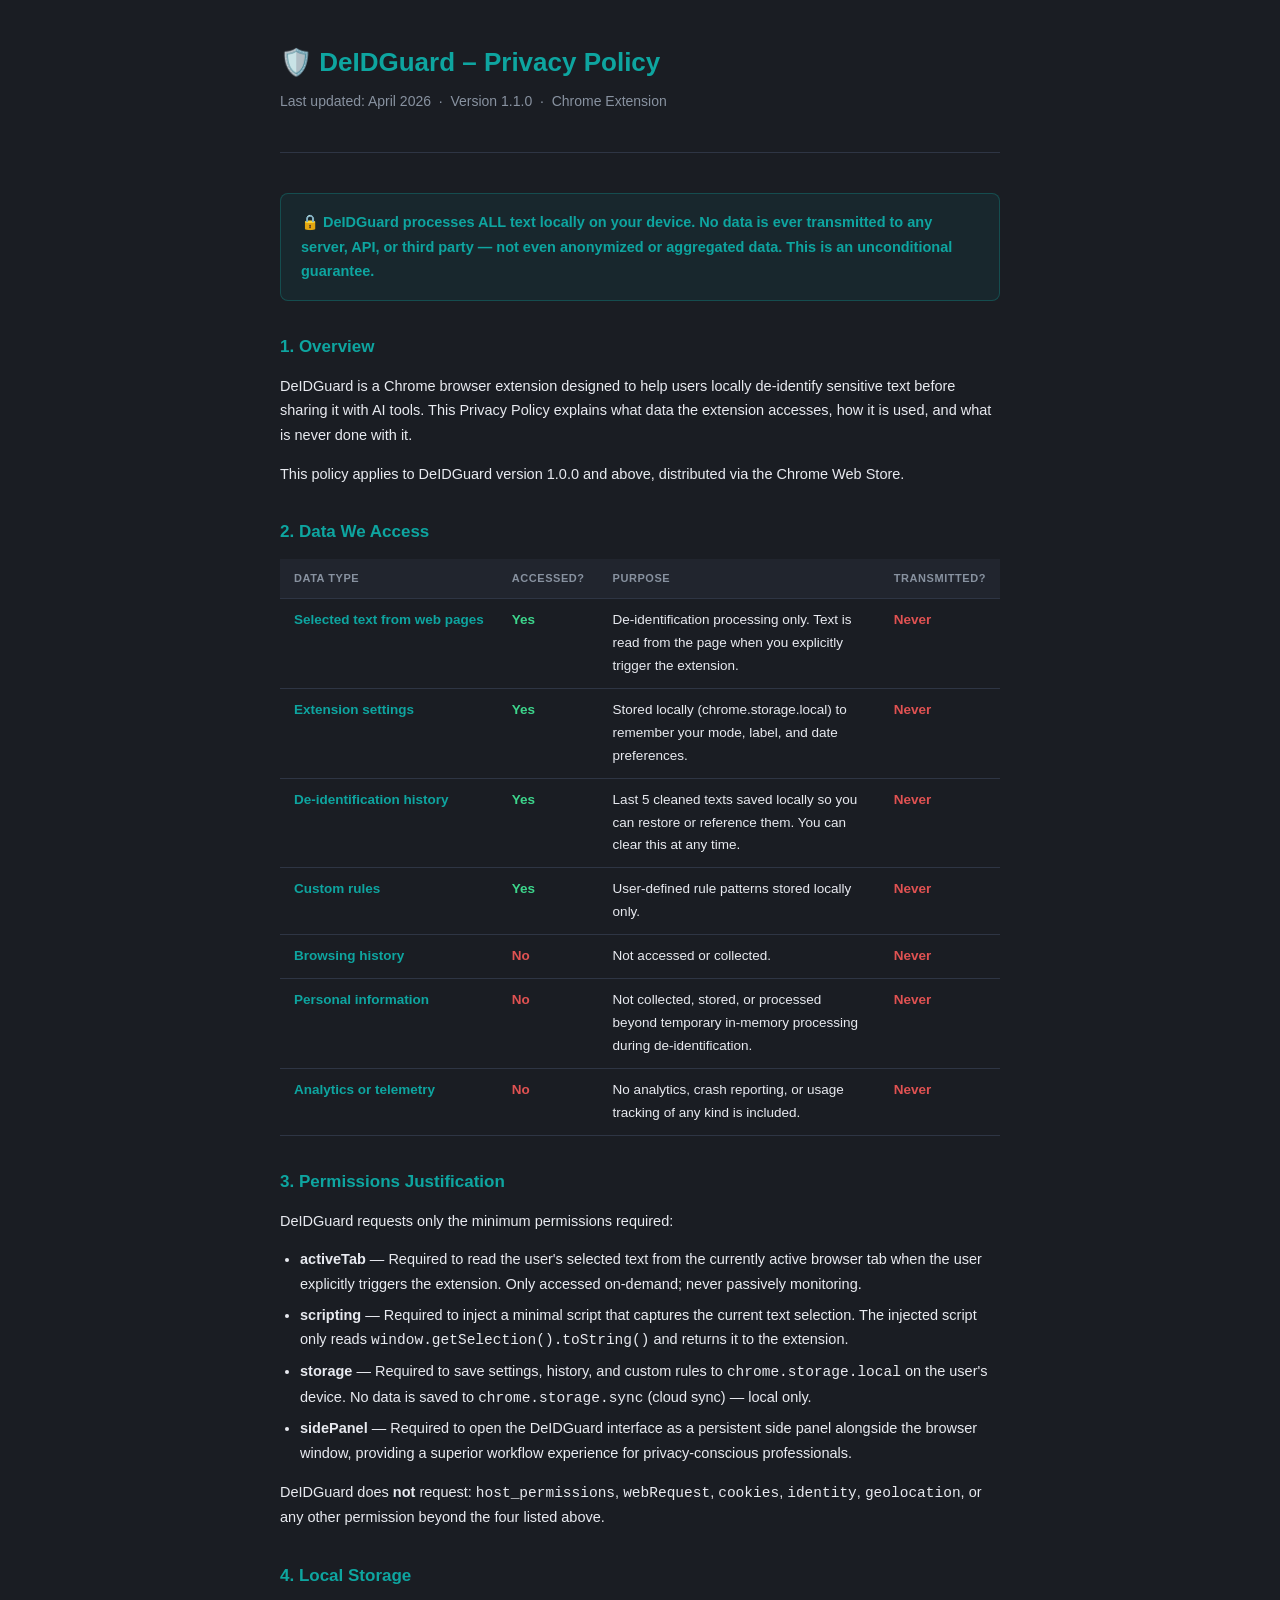
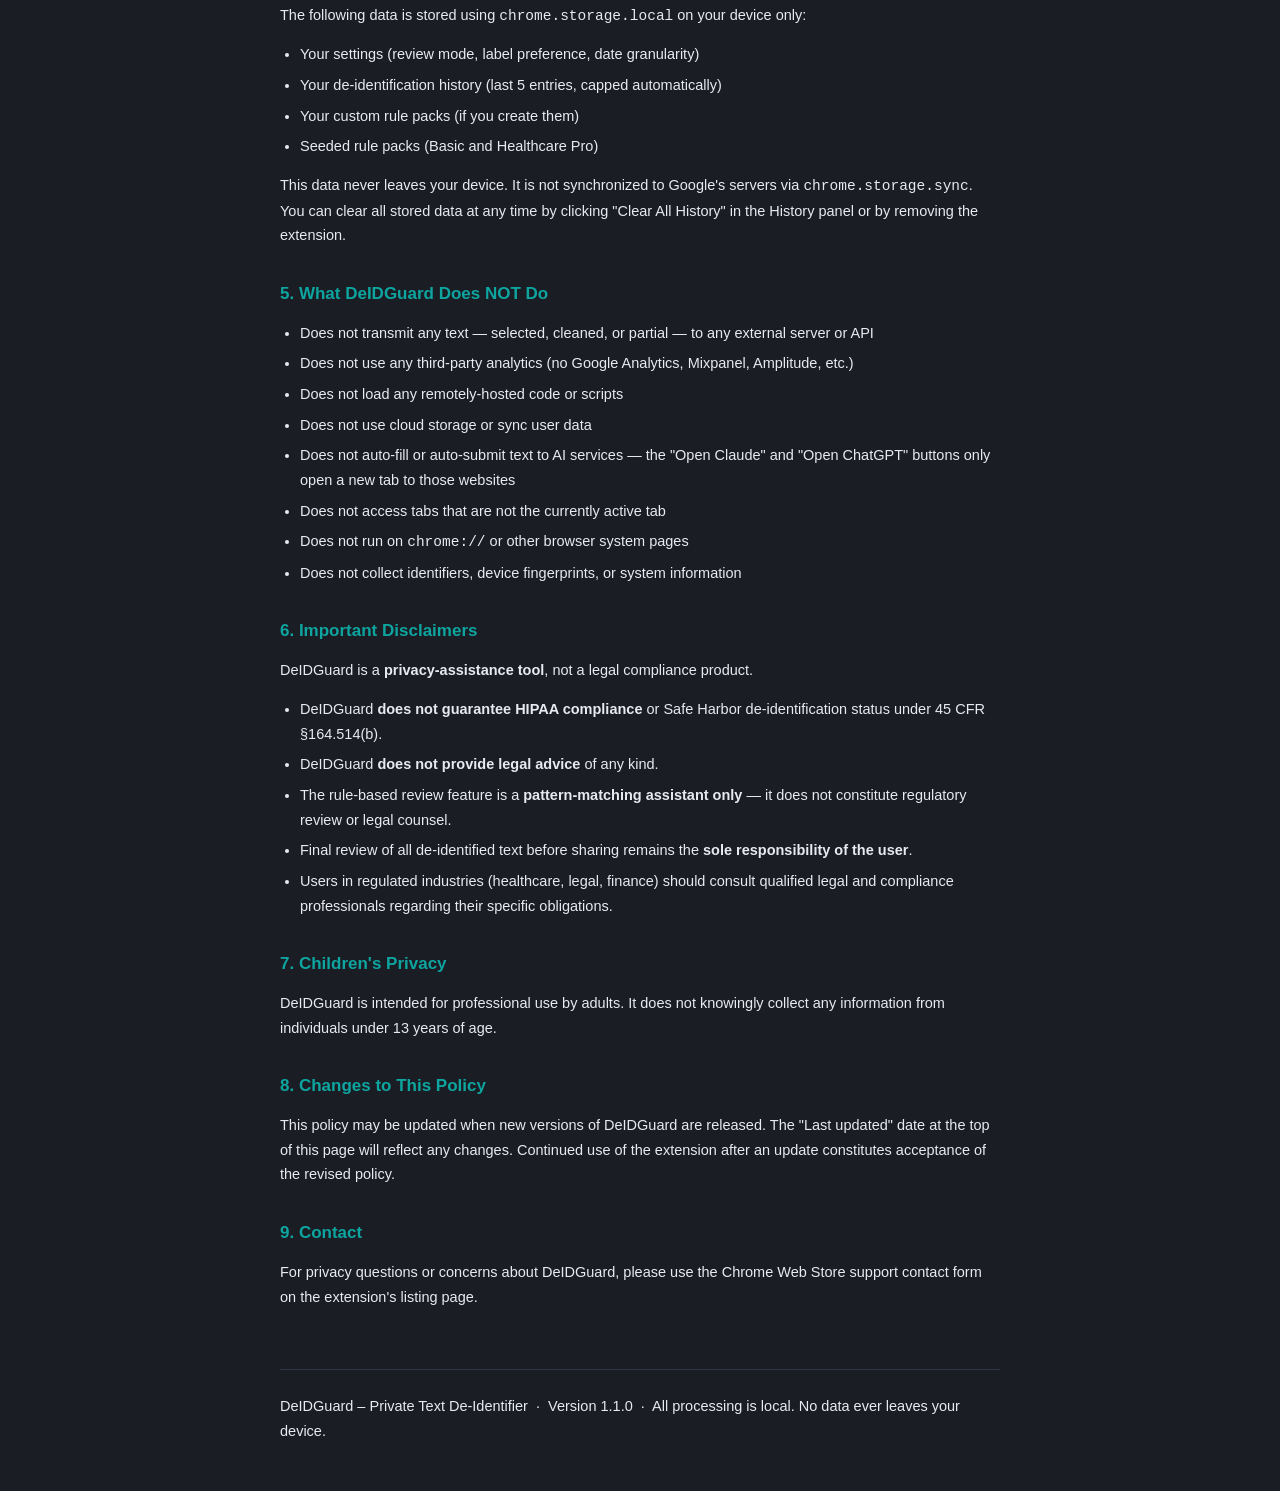
==== index.html @ ce924bd1 "Rename privacy_policyindex.html to index.html" ====
<!DOCTYPE html>
<html lang="en">
<head>
  <meta charset="UTF-8" />
  <meta name="viewport" content="width=device-width, initial-scale=1.0" />
  <title>DeIDGuard – Privacy Policy</title>
  <style>
    :root {
      --teal: #0ea5a0;
      --bg: #1a1d23;
      --text: #e8eaf0;
      --text-muted: #8892a0;
      --border: #2e3544;
    }
    * { box-sizing: border-box; margin: 0; padding: 0; }
    body {
      font-family: -apple-system, BlinkMacSystemFont, 'Segoe UI', Roboto, sans-serif;
      background: var(--bg);
      color: var(--text);
      line-height: 1.7;
      padding: 40px 20px;
    }
    .container { max-width: 720px; margin: 0 auto; }
    header { margin-bottom: 40px; border-bottom: 1px solid var(--border); padding-bottom: 24px; }
    h1 { font-size: 26px; color: var(--teal); margin-bottom: 6px; }
    .subtitle { color: var(--text-muted); font-size: 14px; }
    h2 { font-size: 17px; font-weight: 700; color: var(--teal); margin: 32px 0 12px; }
    p { margin-bottom: 14px; font-size: 14.5px; color: var(--text); }
    ul { padding-left: 20px; margin-bottom: 14px; }
    li { margin-bottom: 6px; font-size: 14.5px; }
    .highlight-box {
      background: rgba(14, 165, 160, 0.08);
      border: 1px solid rgba(14, 165, 160, 0.3);
      border-radius: 8px;
      padding: 16px 20px;
      margin: 24px 0;
    }
    .highlight-box p { margin: 0; font-weight: 600; color: var(--teal); }
    table { width: 100%; border-collapse: collapse; margin-bottom: 20px; font-size: 13.5px; }
    th { background: #21252e; color: var(--text-muted); text-align: left;
         padding: 10px 14px; font-size: 11px; text-transform: uppercase;
         letter-spacing: 0.05em; border-bottom: 1px solid var(--border); }
    td { padding: 10px 14px; border-bottom: 1px solid var(--border); vertical-align: top; }
    td:first-child { font-weight: 600; color: var(--teal); white-space: nowrap; }
    .no { color: #e05252; font-weight: 700; }
    .yes { color: #3dd68c; font-weight: 700; }
    footer { margin-top: 60px; padding-top: 24px; border-top: 1px solid var(--border);
             font-size: 12px; color: var(--text-muted); }
    a { color: var(--teal); text-decoration: none; }
    a:hover { text-decoration: underline; }
  </style>
</head>
<body>
<div class="container">

  <header>
    <h1>🛡️ DeIDGuard – Privacy Policy</h1>
    <p class="subtitle">Last updated: April 2026 &nbsp;·&nbsp; Version 1.1.0 &nbsp;·&nbsp; Chrome Extension</p>
  </header>

  <div class="highlight-box">
    <p>🔒 DeIDGuard processes ALL text locally on your device. No data is ever transmitted to any server, API, or third party — not even anonymized or aggregated data. This is an unconditional guarantee.</p>
  </div>

  <h2>1. Overview</h2>
  <p>DeIDGuard is a Chrome browser extension designed to help users locally de-identify sensitive text before sharing it with AI tools. This Privacy Policy explains what data the extension accesses, how it is used, and what is never done with it.</p>
  <p>This policy applies to DeIDGuard version 1.0.0 and above, distributed via the Chrome Web Store.</p>

  <h2>2. Data We Access</h2>
  <table>
    <thead>
      <tr><th>Data Type</th><th>Accessed?</th><th>Purpose</th><th>Transmitted?</th></tr>
    </thead>
    <tbody>
      <tr>
        <td>Selected text from web pages</td>
        <td class="yes">Yes</td>
        <td>De-identification processing only. Text is read from the page when you explicitly trigger the extension.</td>
        <td class="no">Never</td>
      </tr>
      <tr>
        <td>Extension settings</td>
        <td class="yes">Yes</td>
        <td>Stored locally (chrome.storage.local) to remember your mode, label, and date preferences.</td>
        <td class="no">Never</td>
      </tr>
      <tr>
        <td>De-identification history</td>
        <td class="yes">Yes</td>
        <td>Last 5 cleaned texts saved locally so you can restore or reference them. You can clear this at any time.</td>
        <td class="no">Never</td>
      </tr>
      <tr>
        <td>Custom rules</td>
        <td class="yes">Yes</td>
        <td>User-defined rule patterns stored locally only.</td>
        <td class="no">Never</td>
      </tr>
      <tr>
        <td>Browsing history</td>
        <td class="no">No</td>
        <td>Not accessed or collected.</td>
        <td class="no">Never</td>
      </tr>
      <tr>
        <td>Personal information</td>
        <td class="no">No</td>
        <td>Not collected, stored, or processed beyond temporary in-memory processing during de-identification.</td>
        <td class="no">Never</td>
      </tr>
      <tr>
        <td>Analytics or telemetry</td>
        <td class="no">No</td>
        <td>No analytics, crash reporting, or usage tracking of any kind is included.</td>
        <td class="no">Never</td>
      </tr>
    </tbody>
  </table>

  <h2>3. Permissions Justification</h2>
  <p>DeIDGuard requests only the minimum permissions required:</p>
  <ul>
    <li><strong>activeTab</strong> — Required to read the user's selected text from the currently active browser tab when the user explicitly triggers the extension. Only accessed on-demand; never passively monitoring.</li>
    <li><strong>scripting</strong> — Required to inject a minimal script that captures the current text selection. The injected script only reads <code>window.getSelection().toString()</code> and returns it to the extension.</li>
    <li><strong>storage</strong> — Required to save settings, history, and custom rules to <code>chrome.storage.local</code> on the user's device. No data is saved to <code>chrome.storage.sync</code> (cloud sync) — local only.</li>
    <li><strong>sidePanel</strong> — Required to open the DeIDGuard interface as a persistent side panel alongside the browser window, providing a superior workflow experience for privacy-conscious professionals.</li>
  </ul>
  <p>DeIDGuard does <strong>not</strong> request: <code>host_permissions</code>, <code>webRequest</code>, <code>cookies</code>, <code>identity</code>, <code>geolocation</code>, or any other permission beyond the four listed above.</p>

  <h2>4. Local Storage</h2>
  <p>The following data is stored using <code>chrome.storage.local</code> on your device only:</p>
  <ul>
    <li>Your settings (review mode, label preference, date granularity)</li>
    <li>Your de-identification history (last 5 entries, capped automatically)</li>
    <li>Your custom rule packs (if you create them)</li>
    <li>Seeded rule packs (Basic and Healthcare Pro)</li>
  </ul>
  <p>This data never leaves your device. It is not synchronized to Google's servers via <code>chrome.storage.sync</code>. You can clear all stored data at any time by clicking "Clear All History" in the History panel or by removing the extension.</p>

  <h2>5. What DeIDGuard Does NOT Do</h2>
  <ul>
    <li>Does not transmit any text — selected, cleaned, or partial — to any external server or API</li>
    <li>Does not use any third-party analytics (no Google Analytics, Mixpanel, Amplitude, etc.)</li>
    <li>Does not load any remotely-hosted code or scripts</li>
    <li>Does not use cloud storage or sync user data</li>
    <li>Does not auto-fill or auto-submit text to AI services — the "Open Claude" and "Open ChatGPT" buttons only open a new tab to those websites</li>
    <li>Does not access tabs that are not the currently active tab</li>
    <li>Does not run on <code>chrome://</code> or other browser system pages</li>
    <li>Does not collect identifiers, device fingerprints, or system information</li>
  </ul>

  <h2>6. Important Disclaimers</h2>
  <p>DeIDGuard is a <strong>privacy-assistance tool</strong>, not a legal compliance product.</p>
  <ul>
    <li>DeIDGuard <strong>does not guarantee HIPAA compliance</strong> or Safe Harbor de-identification status under 45 CFR §164.514(b).</li>
    <li>DeIDGuard <strong>does not provide legal advice</strong> of any kind.</li>
    <li>The rule-based review feature is a <strong>pattern-matching assistant only</strong> — it does not constitute regulatory review or legal counsel.</li>
    <li>Final review of all de-identified text before sharing remains the <strong>sole responsibility of the user</strong>.</li>
    <li>Users in regulated industries (healthcare, legal, finance) should consult qualified legal and compliance professionals regarding their specific obligations.</li>
  </ul>

  <h2>7. Children's Privacy</h2>
  <p>DeIDGuard is intended for professional use by adults. It does not knowingly collect any information from individuals under 13 years of age.</p>

  <h2>8. Changes to This Policy</h2>
  <p>This policy may be updated when new versions of DeIDGuard are released. The "Last updated" date at the top of this page will reflect any changes. Continued use of the extension after an update constitutes acceptance of the revised policy.</p>

  <h2>9. Contact</h2>
  <p>For privacy questions or concerns about DeIDGuard, please use the Chrome Web Store support contact form on the extension's listing page.</p>

  <footer>
    <p>DeIDGuard – Private Text De-Identifier &nbsp;·&nbsp; Version 1.1.0 &nbsp;·&nbsp; All processing is local. No data ever leaves your device.</p>
  </footer>

</div>
</body>
</html>
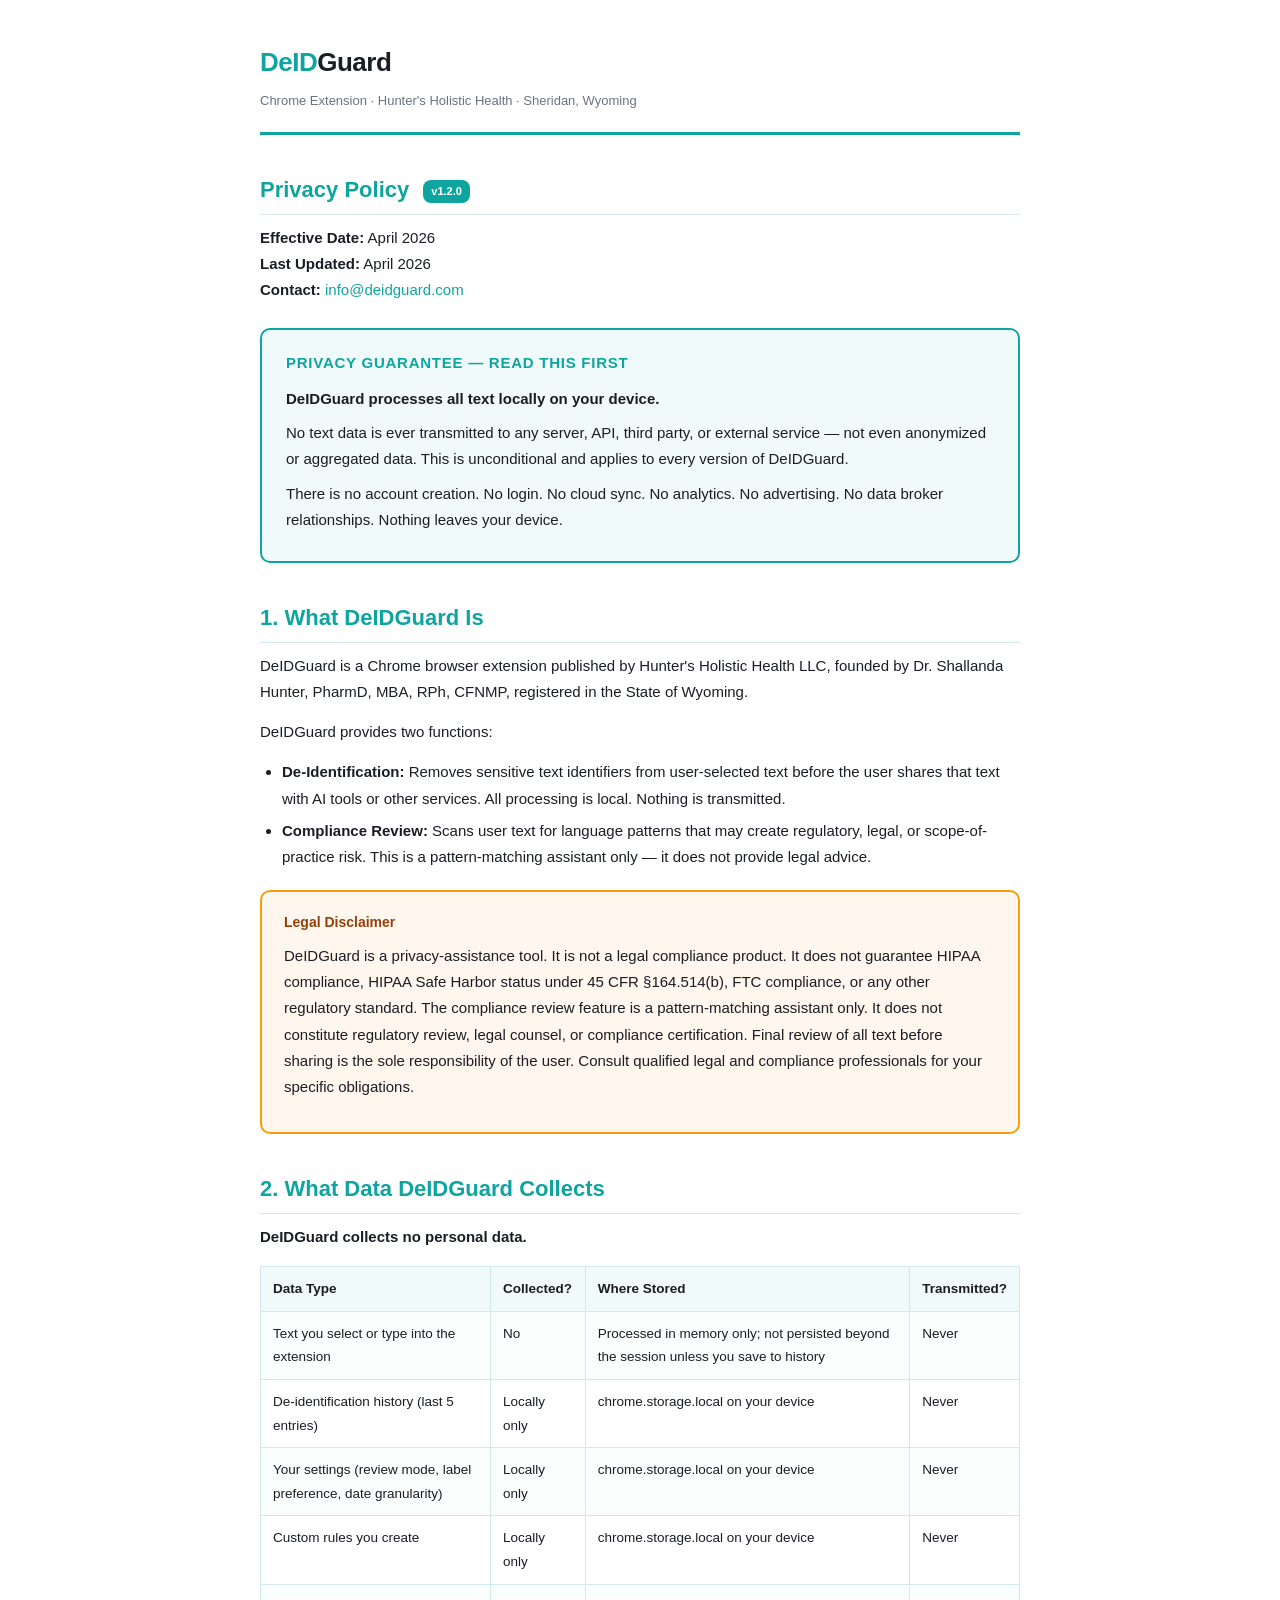
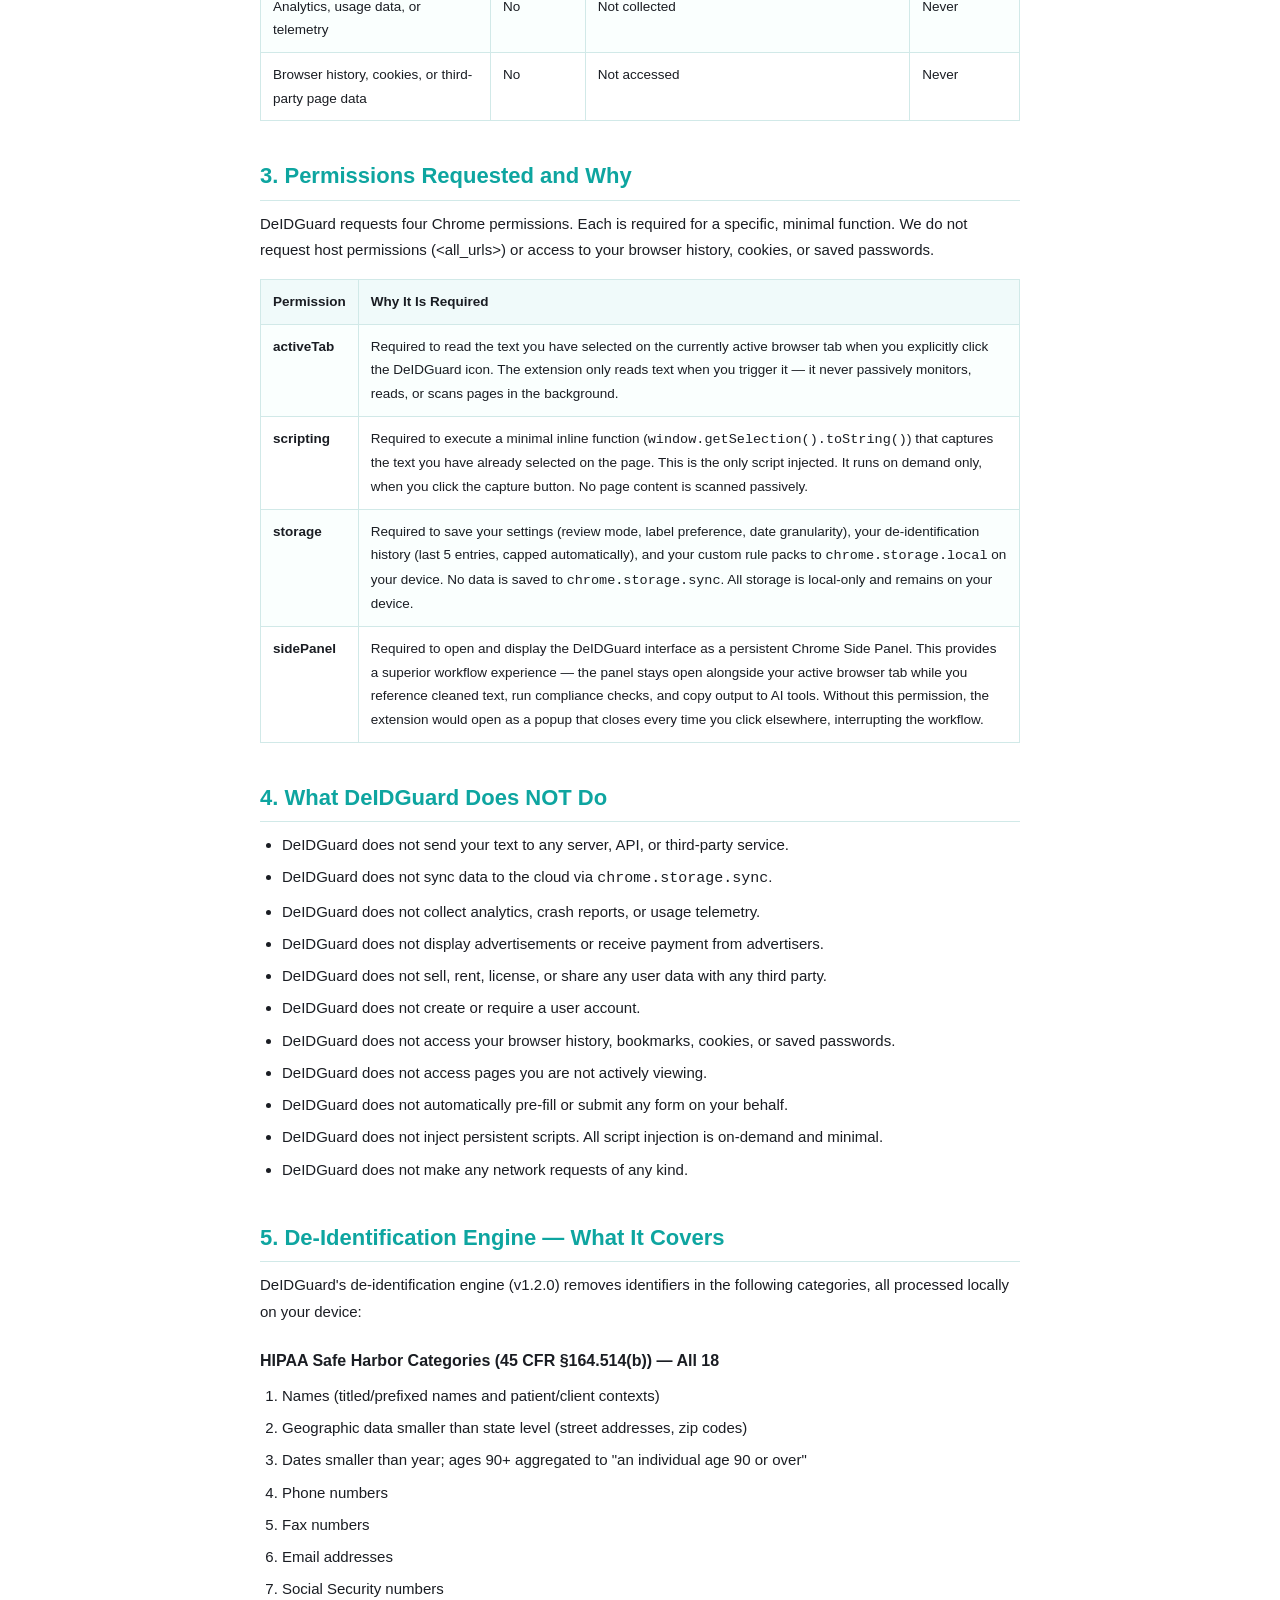
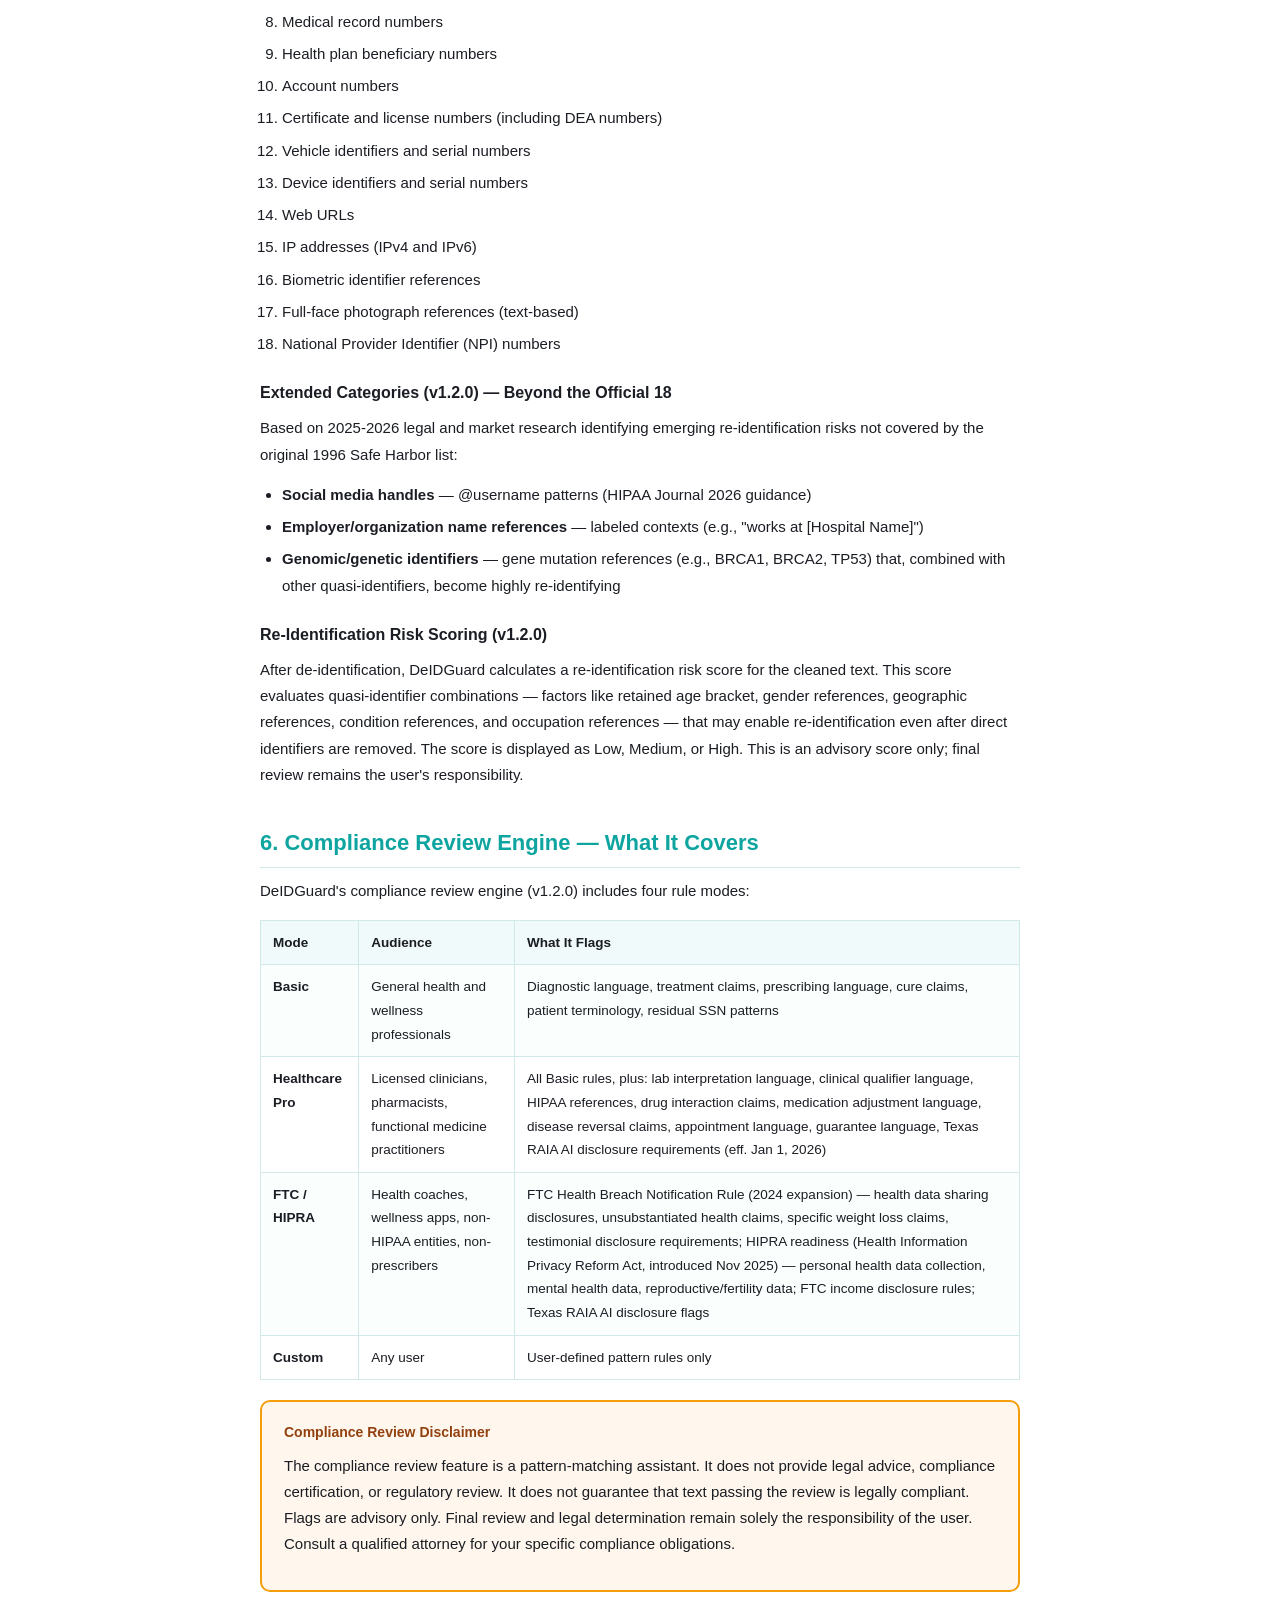
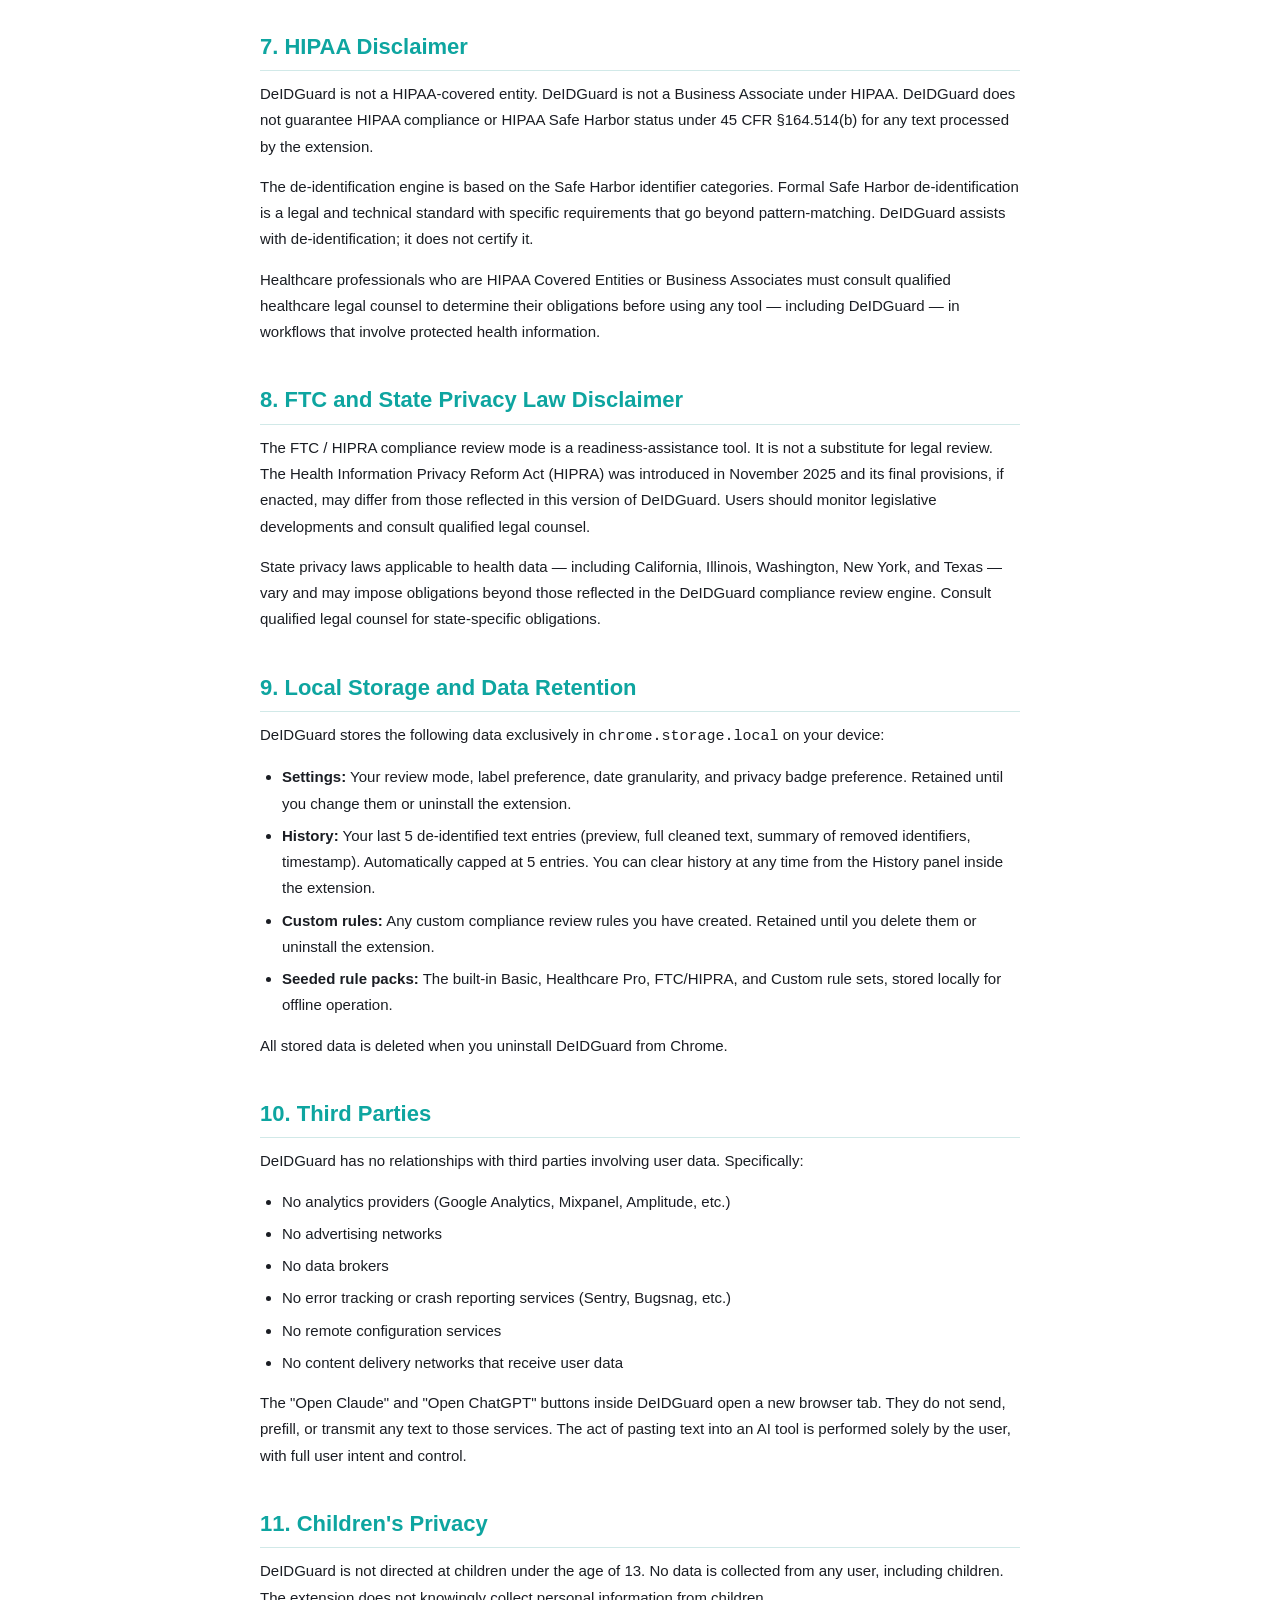
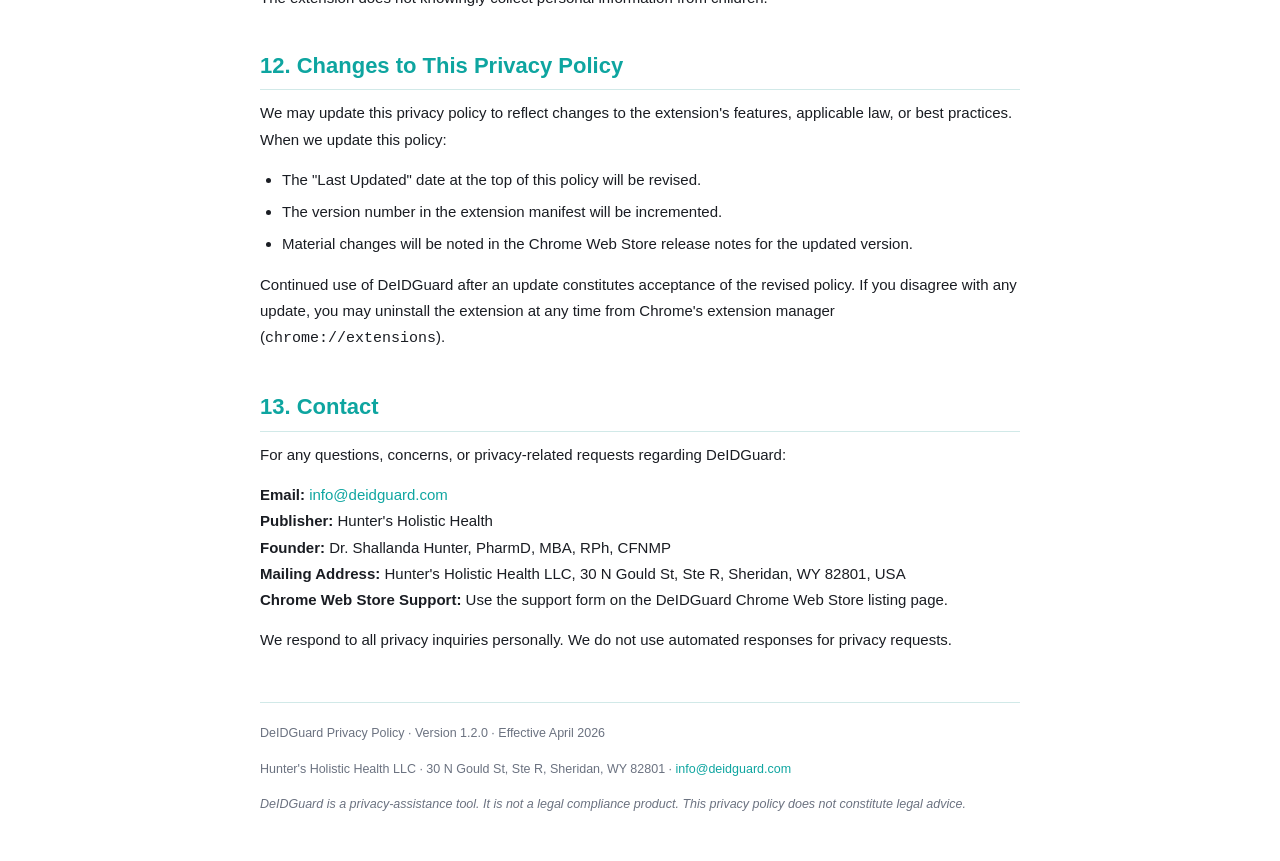
==== commit d85f6e13: "Revise privacy policy and update styles in index.html Updated styling variables and improved layout " ====
--- a/index.html
+++ b/index.html
@@ -7,169 +7,417 @@
   <style>
     :root {
       --teal: #0ea5a0;
-      --bg: #1a1d23;
-      --text: #e8eaf0;
-      --text-muted: #8892a0;
-      --border: #2e3544;
+      --dark: #1a1d23;
+      --muted: #6b7280;
+      --light: #f0fafa;
+      --border: #d1e9e8;
+      --warn-bg: #fff7ed;
+      --warn-border: #f59e0b;
     }
     * { box-sizing: border-box; margin: 0; padding: 0; }
     body {
-      font-family: -apple-system, BlinkMacSystemFont, 'Segoe UI', Roboto, sans-serif;
-      background: var(--bg);
-      color: var(--text);
-      line-height: 1.7;
+      font-family: -apple-system, BlinkMacSystemFont, 'Segoe UI', Arial, sans-serif;
+      font-size: 15px;
+      color: var(--dark);
+      background: #ffffff;
+      line-height: 1.75;
       padding: 40px 20px;
     }
-    .container { max-width: 720px; margin: 0 auto; }
-    header { margin-bottom: 40px; border-bottom: 1px solid var(--border); padding-bottom: 24px; }
-    h1 { font-size: 26px; color: var(--teal); margin-bottom: 6px; }
-    .subtitle { color: var(--text-muted); font-size: 14px; }
-    h2 { font-size: 17px; font-weight: 700; color: var(--teal); margin: 32px 0 12px; }
-    p { margin-bottom: 14px; font-size: 14.5px; color: var(--text); }
-    ul { padding-left: 20px; margin-bottom: 14px; }
-    li { margin-bottom: 6px; font-size: 14.5px; }
-    .highlight-box {
-      background: rgba(14, 165, 160, 0.08);
-      border: 1px solid rgba(14, 165, 160, 0.3);
-      border-radius: 8px;
-      padding: 16px 20px;
-      margin: 24px 0;
-    }
-    .highlight-box p { margin: 0; font-weight: 600; color: var(--teal); }
-    table { width: 100%; border-collapse: collapse; margin-bottom: 20px; font-size: 13.5px; }
-    th { background: #21252e; color: var(--text-muted); text-align: left;
-         padding: 10px 14px; font-size: 11px; text-transform: uppercase;
-         letter-spacing: 0.05em; border-bottom: 1px solid var(--border); }
-    td { padding: 10px 14px; border-bottom: 1px solid var(--border); vertical-align: top; }
-    td:first-child { font-weight: 600; color: var(--teal); white-space: nowrap; }
-    .no { color: #e05252; font-weight: 700; }
-    .yes { color: #3dd68c; font-weight: 700; }
-    footer { margin-top: 60px; padding-top: 24px; border-top: 1px solid var(--border);
-             font-size: 12px; color: var(--text-muted); }
+    .container { max-width: 760px; margin: 0 auto; }
+    header {
+      border-bottom: 3px solid var(--teal);
+      padding-bottom: 20px;
+      margin-bottom: 32px;
+    }
+    .logo {
+      font-size: 26px;
+      font-weight: 800;
+      color: var(--teal);
+      letter-spacing: -0.5px;
+    }
+    .logo span { color: var(--dark); }
+    .subtitle {
+      font-size: 13px;
+      color: var(--muted);
+      margin-top: 4px;
+    }
+    h1 {
+      font-size: 22px;
+      font-weight: 700;
+      color: var(--teal);
+      margin: 36px 0 10px;
+      padding-bottom: 4px;
+      border-bottom: 1px solid var(--border);
+    }
+    h2 {
+      font-size: 16px;
+      font-weight: 700;
+      color: var(--dark);
+      margin: 22px 0 8px;
+    }
+    p { margin-bottom: 14px; }
+    ul, ol { padding-left: 22px; margin-bottom: 14px; }
+    li { margin-bottom: 6px; }
     a { color: var(--teal); text-decoration: none; }
     a:hover { text-decoration: underline; }
+    .guarantee-box {
+      background: var(--light);
+      border: 2px solid var(--teal);
+      border-radius: 10px;
+      padding: 20px 24px;
+      margin: 24px 0;
+    }
+    .guarantee-box .headline {
+      font-size: 15px;
+      font-weight: 700;
+      color: var(--teal);
+      margin-bottom: 10px;
+      text-transform: uppercase;
+      letter-spacing: 0.05em;
+    }
+    .guarantee-box p { margin-bottom: 8px; }
+    .warning-box {
+      background: var(--warn-bg);
+      border: 2px solid var(--warn-border);
+      border-radius: 10px;
+      padding: 18px 22px;
+      margin: 20px 0;
+    }
+    .warning-box .headline {
+      font-size: 14px;
+      font-weight: 700;
+      color: #92400e;
+      margin-bottom: 8px;
+    }
+    table {
+      width: 100%;
+      border-collapse: collapse;
+      margin: 16px 0 20px;
+      font-size: 13.5px;
+    }
+    th {
+      background: var(--light);
+      color: var(--dark);
+      font-weight: 700;
+      text-align: left;
+      padding: 10px 12px;
+      border: 1px solid var(--border);
+    }
+    td {
+      padding: 10px 12px;
+      border: 1px solid var(--border);
+      vertical-align: top;
+    }
+    tr:nth-child(even) td { background: #fafffe; }
+    .version-tag {
+      display: inline-block;
+      font-size: 11px;
+      background: var(--teal);
+      color: white;
+      padding: 2px 8px;
+      border-radius: 8px;
+      font-weight: 600;
+      margin-left: 8px;
+      vertical-align: middle;
+    }
+    footer {
+      margin-top: 48px;
+      padding-top: 20px;
+      border-top: 1px solid var(--border);
+      font-size: 12.5px;
+      color: var(--muted);
+    }
   </style>
 </head>
 <body>
 <div class="container">
 
   <header>
-    <h1>🛡️ DeIDGuard – Privacy Policy</h1>
-    <p class="subtitle">Last updated: April 2026 &nbsp;·&nbsp; Version 1.1.0 &nbsp;·&nbsp; Chrome Extension</p>
+    <div class="logo">DeID<span>Guard</span></div>
+    <div class="subtitle">Chrome Extension · Hunter's Holistic Health · Sheridan, Wyoming</div>
   </header>
 
-  <div class="highlight-box">
-    <p>🔒 DeIDGuard processes ALL text locally on your device. No data is ever transmitted to any server, API, or third party — not even anonymized or aggregated data. This is an unconditional guarantee.</p>
+  <h1>Privacy Policy <span class="version-tag">v1.2.0</span></h1>
+
+  <p><strong>Effective Date:</strong> April 2026<br>
+  <strong>Last Updated:</strong> April 2026<br>
+  <strong>Contact:</strong> <a href="mailto:info@deidguard.com">info@deidguard.com</a></p>
+
+  <div class="guarantee-box">
+    <div class="headline">Privacy Guarantee — Read This First</div>
+    <p><strong>DeIDGuard processes all text locally on your device.</strong></p>
+    <p>No text data is ever transmitted to any server, API, third party, or external service — not even anonymized or aggregated data. This is unconditional and applies to every version of DeIDGuard.</p>
+    <p>There is no account creation. No login. No cloud sync. No analytics. No advertising. No data broker relationships. Nothing leaves your device.</p>
   </div>
 
-  <h2>1. Overview</h2>
-  <p>DeIDGuard is a Chrome browser extension designed to help users locally de-identify sensitive text before sharing it with AI tools. This Privacy Policy explains what data the extension accesses, how it is used, and what is never done with it.</p>
-  <p>This policy applies to DeIDGuard version 1.0.0 and above, distributed via the Chrome Web Store.</p>
-
-  <h2>2. Data We Access</h2>
+  <!-- ── Section 1 ── -->
+  <h1>1. What DeIDGuard Is</h1>
+
+  <p>DeIDGuard is a Chrome browser extension published by Hunter's Holistic Health LLC, founded by Dr. Shallanda Hunter, PharmD, MBA, RPh, CFNMP, registered in the State of Wyoming.</p>
+
+  <p>DeIDGuard provides two functions:</p>
+  <ul>
+    <li><strong>De-Identification:</strong> Removes sensitive text identifiers from user-selected text before the user shares that text with AI tools or other services. All processing is local. Nothing is transmitted.</li>
+    <li><strong>Compliance Review:</strong> Scans user text for language patterns that may create regulatory, legal, or scope-of-practice risk. This is a pattern-matching assistant only — it does not provide legal advice.</li>
+  </ul>
+
+  <div class="warning-box">
+    <div class="headline">Legal Disclaimer</div>
+    <p>DeIDGuard is a privacy-assistance tool. It is not a legal compliance product. It does not guarantee HIPAA compliance, HIPAA Safe Harbor status under 45 CFR §164.514(b), FTC compliance, or any other regulatory standard. The compliance review feature is a pattern-matching assistant only. It does not constitute regulatory review, legal counsel, or compliance certification. Final review of all text before sharing is the sole responsibility of the user. Consult qualified legal and compliance professionals for your specific obligations.</p>
+  </div>
+
+  <!-- ── Section 2 ── -->
+  <h1>2. What Data DeIDGuard Collects</h1>
+
+  <p><strong>DeIDGuard collects no personal data.</strong></p>
+
   <table>
-    <thead>
-      <tr><th>Data Type</th><th>Accessed?</th><th>Purpose</th><th>Transmitted?</th></tr>
-    </thead>
-    <tbody>
-      <tr>
-        <td>Selected text from web pages</td>
-        <td class="yes">Yes</td>
-        <td>De-identification processing only. Text is read from the page when you explicitly trigger the extension.</td>
-        <td class="no">Never</td>
-      </tr>
-      <tr>
-        <td>Extension settings</td>
-        <td class="yes">Yes</td>
-        <td>Stored locally (chrome.storage.local) to remember your mode, label, and date preferences.</td>
-        <td class="no">Never</td>
-      </tr>
-      <tr>
-        <td>De-identification history</td>
-        <td class="yes">Yes</td>
-        <td>Last 5 cleaned texts saved locally so you can restore or reference them. You can clear this at any time.</td>
-        <td class="no">Never</td>
-      </tr>
-      <tr>
-        <td>Custom rules</td>
-        <td class="yes">Yes</td>
-        <td>User-defined rule patterns stored locally only.</td>
-        <td class="no">Never</td>
-      </tr>
-      <tr>
-        <td>Browsing history</td>
-        <td class="no">No</td>
-        <td>Not accessed or collected.</td>
-        <td class="no">Never</td>
-      </tr>
-      <tr>
-        <td>Personal information</td>
-        <td class="no">No</td>
-        <td>Not collected, stored, or processed beyond temporary in-memory processing during de-identification.</td>
-        <td class="no">Never</td>
-      </tr>
-      <tr>
-        <td>Analytics or telemetry</td>
-        <td class="no">No</td>
-        <td>No analytics, crash reporting, or usage tracking of any kind is included.</td>
-        <td class="no">Never</td>
-      </tr>
-    </tbody>
+    <tr>
+      <th>Data Type</th>
+      <th>Collected?</th>
+      <th>Where Stored</th>
+      <th>Transmitted?</th>
+    </tr>
+    <tr>
+      <td>Text you select or type into the extension</td>
+      <td>No</td>
+      <td>Processed in memory only; not persisted beyond the session unless you save to history</td>
+      <td>Never</td>
+    </tr>
+    <tr>
+      <td>De-identification history (last 5 entries)</td>
+      <td>Locally only</td>
+      <td>chrome.storage.local on your device</td>
+      <td>Never</td>
+    </tr>
+    <tr>
+      <td>Your settings (review mode, label preference, date granularity)</td>
+      <td>Locally only</td>
+      <td>chrome.storage.local on your device</td>
+      <td>Never</td>
+    </tr>
+    <tr>
+      <td>Custom rules you create</td>
+      <td>Locally only</td>
+      <td>chrome.storage.local on your device</td>
+      <td>Never</td>
+    </tr>
+    <tr>
+      <td>Analytics, usage data, or telemetry</td>
+      <td>No</td>
+      <td>Not collected</td>
+      <td>Never</td>
+    </tr>
+    <tr>
+      <td>Browser history, cookies, or third-party page data</td>
+      <td>No</td>
+      <td>Not accessed</td>
+      <td>Never</td>
+    </tr>
   </table>
 
-  <h2>3. Permissions Justification</h2>
-  <p>DeIDGuard requests only the minimum permissions required:</p>
-  <ul>
-    <li><strong>activeTab</strong> — Required to read the user's selected text from the currently active browser tab when the user explicitly triggers the extension. Only accessed on-demand; never passively monitoring.</li>
-    <li><strong>scripting</strong> — Required to inject a minimal script that captures the current text selection. The injected script only reads <code>window.getSelection().toString()</code> and returns it to the extension.</li>
-    <li><strong>storage</strong> — Required to save settings, history, and custom rules to <code>chrome.storage.local</code> on the user's device. No data is saved to <code>chrome.storage.sync</code> (cloud sync) — local only.</li>
-    <li><strong>sidePanel</strong> — Required to open the DeIDGuard interface as a persistent side panel alongside the browser window, providing a superior workflow experience for privacy-conscious professionals.</li>
-  </ul>
-  <p>DeIDGuard does <strong>not</strong> request: <code>host_permissions</code>, <code>webRequest</code>, <code>cookies</code>, <code>identity</code>, <code>geolocation</code>, or any other permission beyond the four listed above.</p>
-
-  <h2>4. Local Storage</h2>
-  <p>The following data is stored using <code>chrome.storage.local</code> on your device only:</p>
-  <ul>
-    <li>Your settings (review mode, label preference, date granularity)</li>
-    <li>Your de-identification history (last 5 entries, capped automatically)</li>
-    <li>Your custom rule packs (if you create them)</li>
-    <li>Seeded rule packs (Basic and Healthcare Pro)</li>
-  </ul>
-  <p>This data never leaves your device. It is not synchronized to Google's servers via <code>chrome.storage.sync</code>. You can clear all stored data at any time by clicking "Clear All History" in the History panel or by removing the extension.</p>
-
-  <h2>5. What DeIDGuard Does NOT Do</h2>
-  <ul>
-    <li>Does not transmit any text — selected, cleaned, or partial — to any external server or API</li>
-    <li>Does not use any third-party analytics (no Google Analytics, Mixpanel, Amplitude, etc.)</li>
-    <li>Does not load any remotely-hosted code or scripts</li>
-    <li>Does not use cloud storage or sync user data</li>
-    <li>Does not auto-fill or auto-submit text to AI services — the "Open Claude" and "Open ChatGPT" buttons only open a new tab to those websites</li>
-    <li>Does not access tabs that are not the currently active tab</li>
-    <li>Does not run on <code>chrome://</code> or other browser system pages</li>
-    <li>Does not collect identifiers, device fingerprints, or system information</li>
-  </ul>
-
-  <h2>6. Important Disclaimers</h2>
-  <p>DeIDGuard is a <strong>privacy-assistance tool</strong>, not a legal compliance product.</p>
-  <ul>
-    <li>DeIDGuard <strong>does not guarantee HIPAA compliance</strong> or Safe Harbor de-identification status under 45 CFR §164.514(b).</li>
-    <li>DeIDGuard <strong>does not provide legal advice</strong> of any kind.</li>
-    <li>The rule-based review feature is a <strong>pattern-matching assistant only</strong> — it does not constitute regulatory review or legal counsel.</li>
-    <li>Final review of all de-identified text before sharing remains the <strong>sole responsibility of the user</strong>.</li>
-    <li>Users in regulated industries (healthcare, legal, finance) should consult qualified legal and compliance professionals regarding their specific obligations.</li>
-  </ul>
-
-  <h2>7. Children's Privacy</h2>
-  <p>DeIDGuard is intended for professional use by adults. It does not knowingly collect any information from individuals under 13 years of age.</p>
-
-  <h2>8. Changes to This Policy</h2>
-  <p>This policy may be updated when new versions of DeIDGuard are released. The "Last updated" date at the top of this page will reflect any changes. Continued use of the extension after an update constitutes acceptance of the revised policy.</p>
-
-  <h2>9. Contact</h2>
-  <p>For privacy questions or concerns about DeIDGuard, please use the Chrome Web Store support contact form on the extension's listing page.</p>
-
+  <!-- ── Section 3 ── -->
+  <h1>3. Permissions Requested and Why</h1>
+
+  <p>DeIDGuard requests four Chrome permissions. Each is required for a specific, minimal function. We do not request host permissions (&lt;all_urls&gt;) or access to your browser history, cookies, or saved passwords.</p>
+
+  <table>
+    <tr>
+      <th>Permission</th>
+      <th>Why It Is Required</th>
+    </tr>
+    <tr>
+      <td><strong>activeTab</strong></td>
+      <td>Required to read the text you have selected on the currently active browser tab when you explicitly click the DeIDGuard icon. The extension only reads text when you trigger it — it never passively monitors, reads, or scans pages in the background.</td>
+    </tr>
+    <tr>
+      <td><strong>scripting</strong></td>
+      <td>Required to execute a minimal inline function (<code>window.getSelection().toString()</code>) that captures the text you have already selected on the page. This is the only script injected. It runs on demand only, when you click the capture button. No page content is scanned passively.</td>
+    </tr>
+    <tr>
+      <td><strong>storage</strong></td>
+      <td>Required to save your settings (review mode, label preference, date granularity), your de-identification history (last 5 entries, capped automatically), and your custom rule packs to <code>chrome.storage.local</code> on your device. No data is saved to <code>chrome.storage.sync</code>. All storage is local-only and remains on your device.</td>
+    </tr>
+    <tr>
+      <td><strong>sidePanel</strong></td>
+      <td>Required to open and display the DeIDGuard interface as a persistent Chrome Side Panel. This provides a superior workflow experience — the panel stays open alongside your active browser tab while you reference cleaned text, run compliance checks, and copy output to AI tools. Without this permission, the extension would open as a popup that closes every time you click elsewhere, interrupting the workflow.</td>
+    </tr>
+  </table>
+
+  <!-- ── Section 4 ── -->
+  <h1>4. What DeIDGuard Does NOT Do</h1>
+
+  <ul>
+    <li>DeIDGuard does not send your text to any server, API, or third-party service.</li>
+    <li>DeIDGuard does not sync data to the cloud via <code>chrome.storage.sync</code>.</li>
+    <li>DeIDGuard does not collect analytics, crash reports, or usage telemetry.</li>
+    <li>DeIDGuard does not display advertisements or receive payment from advertisers.</li>
+    <li>DeIDGuard does not sell, rent, license, or share any user data with any third party.</li>
+    <li>DeIDGuard does not create or require a user account.</li>
+    <li>DeIDGuard does not access your browser history, bookmarks, cookies, or saved passwords.</li>
+    <li>DeIDGuard does not access pages you are not actively viewing.</li>
+    <li>DeIDGuard does not automatically pre-fill or submit any form on your behalf.</li>
+    <li>DeIDGuard does not inject persistent scripts. All script injection is on-demand and minimal.</li>
+    <li>DeIDGuard does not make any network requests of any kind.</li>
+  </ul>
+
+  <!-- ── Section 5 ── -->
+  <h1>5. De-Identification Engine — What It Covers</h1>
+
+  <p>DeIDGuard's de-identification engine (v1.2.0) removes identifiers in the following categories, all processed locally on your device:</p>
+
+  <h2>HIPAA Safe Harbor Categories (45 CFR §164.514(b)) — All 18</h2>
+  <ol>
+    <li>Names (titled/prefixed names and patient/client contexts)</li>
+    <li>Geographic data smaller than state level (street addresses, zip codes)</li>
+    <li>Dates smaller than year; ages 90+ aggregated to "an individual age 90 or over"</li>
+    <li>Phone numbers</li>
+    <li>Fax numbers</li>
+    <li>Email addresses</li>
+    <li>Social Security numbers</li>
+    <li>Medical record numbers</li>
+    <li>Health plan beneficiary numbers</li>
+    <li>Account numbers</li>
+    <li>Certificate and license numbers (including DEA numbers)</li>
+    <li>Vehicle identifiers and serial numbers</li>
+    <li>Device identifiers and serial numbers</li>
+    <li>Web URLs</li>
+    <li>IP addresses (IPv4 and IPv6)</li>
+    <li>Biometric identifier references</li>
+    <li>Full-face photograph references (text-based)</li>
+    <li>National Provider Identifier (NPI) numbers</li>
+  </ol>
+
+  <h2>Extended Categories (v1.2.0) — Beyond the Official 18</h2>
+  <p>Based on 2025-2026 legal and market research identifying emerging re-identification risks not covered by the original 1996 Safe Harbor list:</p>
+  <ul>
+    <li><strong>Social media handles</strong> — @username patterns (HIPAA Journal 2026 guidance)</li>
+    <li><strong>Employer/organization name references</strong> — labeled contexts (e.g., "works at [Hospital Name]")</li>
+    <li><strong>Genomic/genetic identifiers</strong> — gene mutation references (e.g., BRCA1, BRCA2, TP53) that, combined with other quasi-identifiers, become highly re-identifying</li>
+  </ul>
+
+  <h2>Re-Identification Risk Scoring (v1.2.0)</h2>
+  <p>After de-identification, DeIDGuard calculates a re-identification risk score for the cleaned text. This score evaluates quasi-identifier combinations — factors like retained age bracket, gender references, geographic references, condition references, and occupation references — that may enable re-identification even after direct identifiers are removed. The score is displayed as Low, Medium, or High. This is an advisory score only; final review remains the user's responsibility.</p>
+
+  <!-- ── Section 6 ── -->
+  <h1>6. Compliance Review Engine — What It Covers</h1>
+
+  <p>DeIDGuard's compliance review engine (v1.2.0) includes four rule modes:</p>
+
+  <table>
+    <tr>
+      <th>Mode</th>
+      <th>Audience</th>
+      <th>What It Flags</th>
+    </tr>
+    <tr>
+      <td><strong>Basic</strong></td>
+      <td>General health and wellness professionals</td>
+      <td>Diagnostic language, treatment claims, prescribing language, cure claims, patient terminology, residual SSN patterns</td>
+    </tr>
+    <tr>
+      <td><strong>Healthcare Pro</strong></td>
+      <td>Licensed clinicians, pharmacists, functional medicine practitioners</td>
+      <td>All Basic rules, plus: lab interpretation language, clinical qualifier language, HIPAA references, drug interaction claims, medication adjustment language, disease reversal claims, appointment language, guarantee language, Texas RAIA AI disclosure requirements (eff. Jan 1, 2026)</td>
+    </tr>
+    <tr>
+      <td><strong>FTC / HIPRA</strong></td>
+      <td>Health coaches, wellness apps, non-HIPAA entities, non-prescribers</td>
+      <td>FTC Health Breach Notification Rule (2024 expansion) — health data sharing disclosures, unsubstantiated health claims, specific weight loss claims, testimonial disclosure requirements; HIPRA readiness (Health Information Privacy Reform Act, introduced Nov 2025) — personal health data collection, mental health data, reproductive/fertility data; FTC income disclosure rules; Texas RAIA AI disclosure flags</td>
+    </tr>
+    <tr>
+      <td><strong>Custom</strong></td>
+      <td>Any user</td>
+      <td>User-defined pattern rules only</td>
+    </tr>
+  </table>
+
+  <div class="warning-box">
+    <div class="headline">Compliance Review Disclaimer</div>
+    <p>The compliance review feature is a pattern-matching assistant. It does not provide legal advice, compliance certification, or regulatory review. It does not guarantee that text passing the review is legally compliant. Flags are advisory only. Final review and legal determination remain solely the responsibility of the user. Consult a qualified attorney for your specific compliance obligations.</p>
+  </div>
+
+  <!-- ── Section 7 ── -->
+  <h1>7. HIPAA Disclaimer</h1>
+
+  <p>DeIDGuard is not a HIPAA-covered entity. DeIDGuard is not a Business Associate under HIPAA. DeIDGuard does not guarantee HIPAA compliance or HIPAA Safe Harbor status under 45 CFR §164.514(b) for any text processed by the extension.</p>
+
+  <p>The de-identification engine is based on the Safe Harbor identifier categories. Formal Safe Harbor de-identification is a legal and technical standard with specific requirements that go beyond pattern-matching. DeIDGuard assists with de-identification; it does not certify it.</p>
+
+  <p>Healthcare professionals who are HIPAA Covered Entities or Business Associates must consult qualified healthcare legal counsel to determine their obligations before using any tool — including DeIDGuard — in workflows that involve protected health information.</p>
+
+  <!-- ── Section 8 ── -->
+  <h1>8. FTC and State Privacy Law Disclaimer</h1>
+
+  <p>The FTC / HIPRA compliance review mode is a readiness-assistance tool. It is not a substitute for legal review. The Health Information Privacy Reform Act (HIPRA) was introduced in November 2025 and its final provisions, if enacted, may differ from those reflected in this version of DeIDGuard. Users should monitor legislative developments and consult qualified legal counsel.</p>
+
+  <p>State privacy laws applicable to health data — including California, Illinois, Washington, New York, and Texas — vary and may impose obligations beyond those reflected in the DeIDGuard compliance review engine. Consult qualified legal counsel for state-specific obligations.</p>
+
+  <!-- ── Section 9 ── -->
+  <h1>9. Local Storage and Data Retention</h1>
+
+  <p>DeIDGuard stores the following data exclusively in <code>chrome.storage.local</code> on your device:</p>
+  <ul>
+    <li><strong>Settings:</strong> Your review mode, label preference, date granularity, and privacy badge preference. Retained until you change them or uninstall the extension.</li>
+    <li><strong>History:</strong> Your last 5 de-identified text entries (preview, full cleaned text, summary of removed identifiers, timestamp). Automatically capped at 5 entries. You can clear history at any time from the History panel inside the extension.</li>
+    <li><strong>Custom rules:</strong> Any custom compliance review rules you have created. Retained until you delete them or uninstall the extension.</li>
+    <li><strong>Seeded rule packs:</strong> The built-in Basic, Healthcare Pro, FTC/HIPRA, and Custom rule sets, stored locally for offline operation.</li>
+  </ul>
+
+  <p>All stored data is deleted when you uninstall DeIDGuard from Chrome.</p>
+
+  <!-- ── Section 10 ── -->
+  <h1>10. Third Parties</h1>
+
+  <p>DeIDGuard has no relationships with third parties involving user data. Specifically:</p>
+  <ul>
+    <li>No analytics providers (Google Analytics, Mixpanel, Amplitude, etc.)</li>
+    <li>No advertising networks</li>
+    <li>No data brokers</li>
+    <li>No error tracking or crash reporting services (Sentry, Bugsnag, etc.)</li>
+    <li>No remote configuration services</li>
+    <li>No content delivery networks that receive user data</li>
+  </ul>
+
+  <p>The "Open Claude" and "Open ChatGPT" buttons inside DeIDGuard open a new browser tab. They do not send, prefill, or transmit any text to those services. The act of pasting text into an AI tool is performed solely by the user, with full user intent and control.</p>
+
+  <!-- ── Section 11 ── -->
+  <h1>11. Children's Privacy</h1>
+
+  <p>DeIDGuard is not directed at children under the age of 13. No data is collected from any user, including children. The extension does not knowingly collect personal information from children.</p>
+
+  <!-- ── Section 12 ── -->
+  <h1>12. Changes to This Privacy Policy</h1>
+
+  <p>We may update this privacy policy to reflect changes to the extension's features, applicable law, or best practices. When we update this policy:</p>
+  <ul>
+    <li>The "Last Updated" date at the top of this policy will be revised.</li>
+    <li>The version number in the extension manifest will be incremented.</li>
+    <li>Material changes will be noted in the Chrome Web Store release notes for the updated version.</li>
+  </ul>
+
+  <p>Continued use of DeIDGuard after an update constitutes acceptance of the revised policy. If you disagree with any update, you may uninstall the extension at any time from Chrome's extension manager (<code>chrome://extensions</code>).</p>
+
+  <!-- ── Section 13 ── -->
+  <h1>13. Contact</h1>
+
+  <p>For any questions, concerns, or privacy-related requests regarding DeIDGuard:</p>
+
+  <p>
+    <strong>Email:</strong> <a href="mailto:info@deidguard.com">info@deidguard.com</a><br>
+    <strong>Publisher:</strong> Hunter's Holistic Health<br>
+    <strong>Founder:</strong> Dr. Shallanda Hunter, PharmD, MBA, RPh, CFNMP<br>
+    <strong>Mailing Address:</strong> Hunter's Holistic Health LLC, 30 N Gould St, Ste R, Sheridan, WY 82801, USA<br>
+    <strong>Chrome Web Store Support:</strong> Use the support form on the DeIDGuard Chrome Web Store listing page.
+  </p>
+
+  <p>We respond to all privacy inquiries personally. We do not use automated responses for privacy requests.</p>
+
+  <!-- ── Footer ── -->
   <footer>
-    <p>DeIDGuard – Private Text De-Identifier &nbsp;·&nbsp; Version 1.1.0 &nbsp;·&nbsp; All processing is local. No data ever leaves your device.</p>
+    <p>DeIDGuard Privacy Policy · Version 1.2.0 · Effective April 2026</p>
+    <p>Hunter's Holistic Health LLC · 30 N Gould St, Ste R, Sheridan, WY 82801 · <a href="mailto:info@deidguard.com">info@deidguard.com</a></p>
+    <p style="margin-top:10px; font-style:italic;">DeIDGuard is a privacy-assistance tool. It is not a legal compliance product. This privacy policy does not constitute legal advice.</p>
   </footer>
 
 </div>
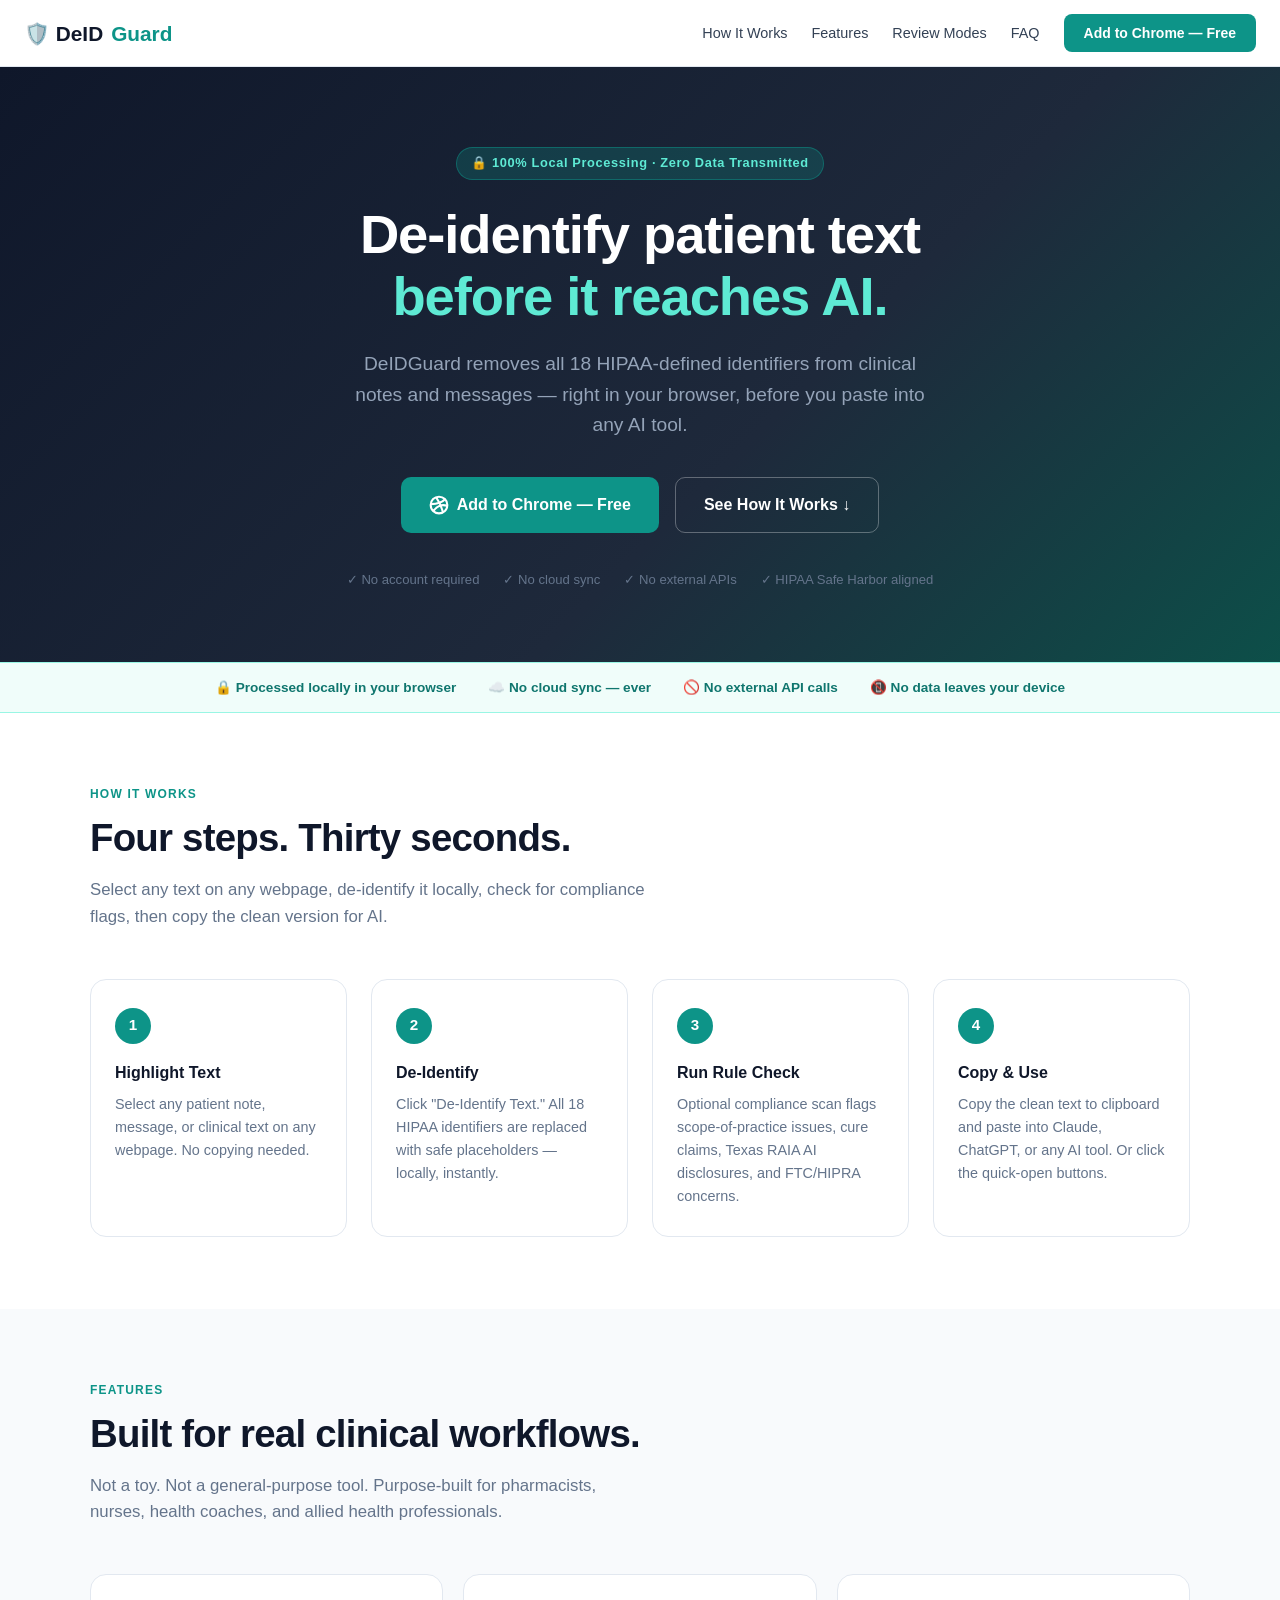
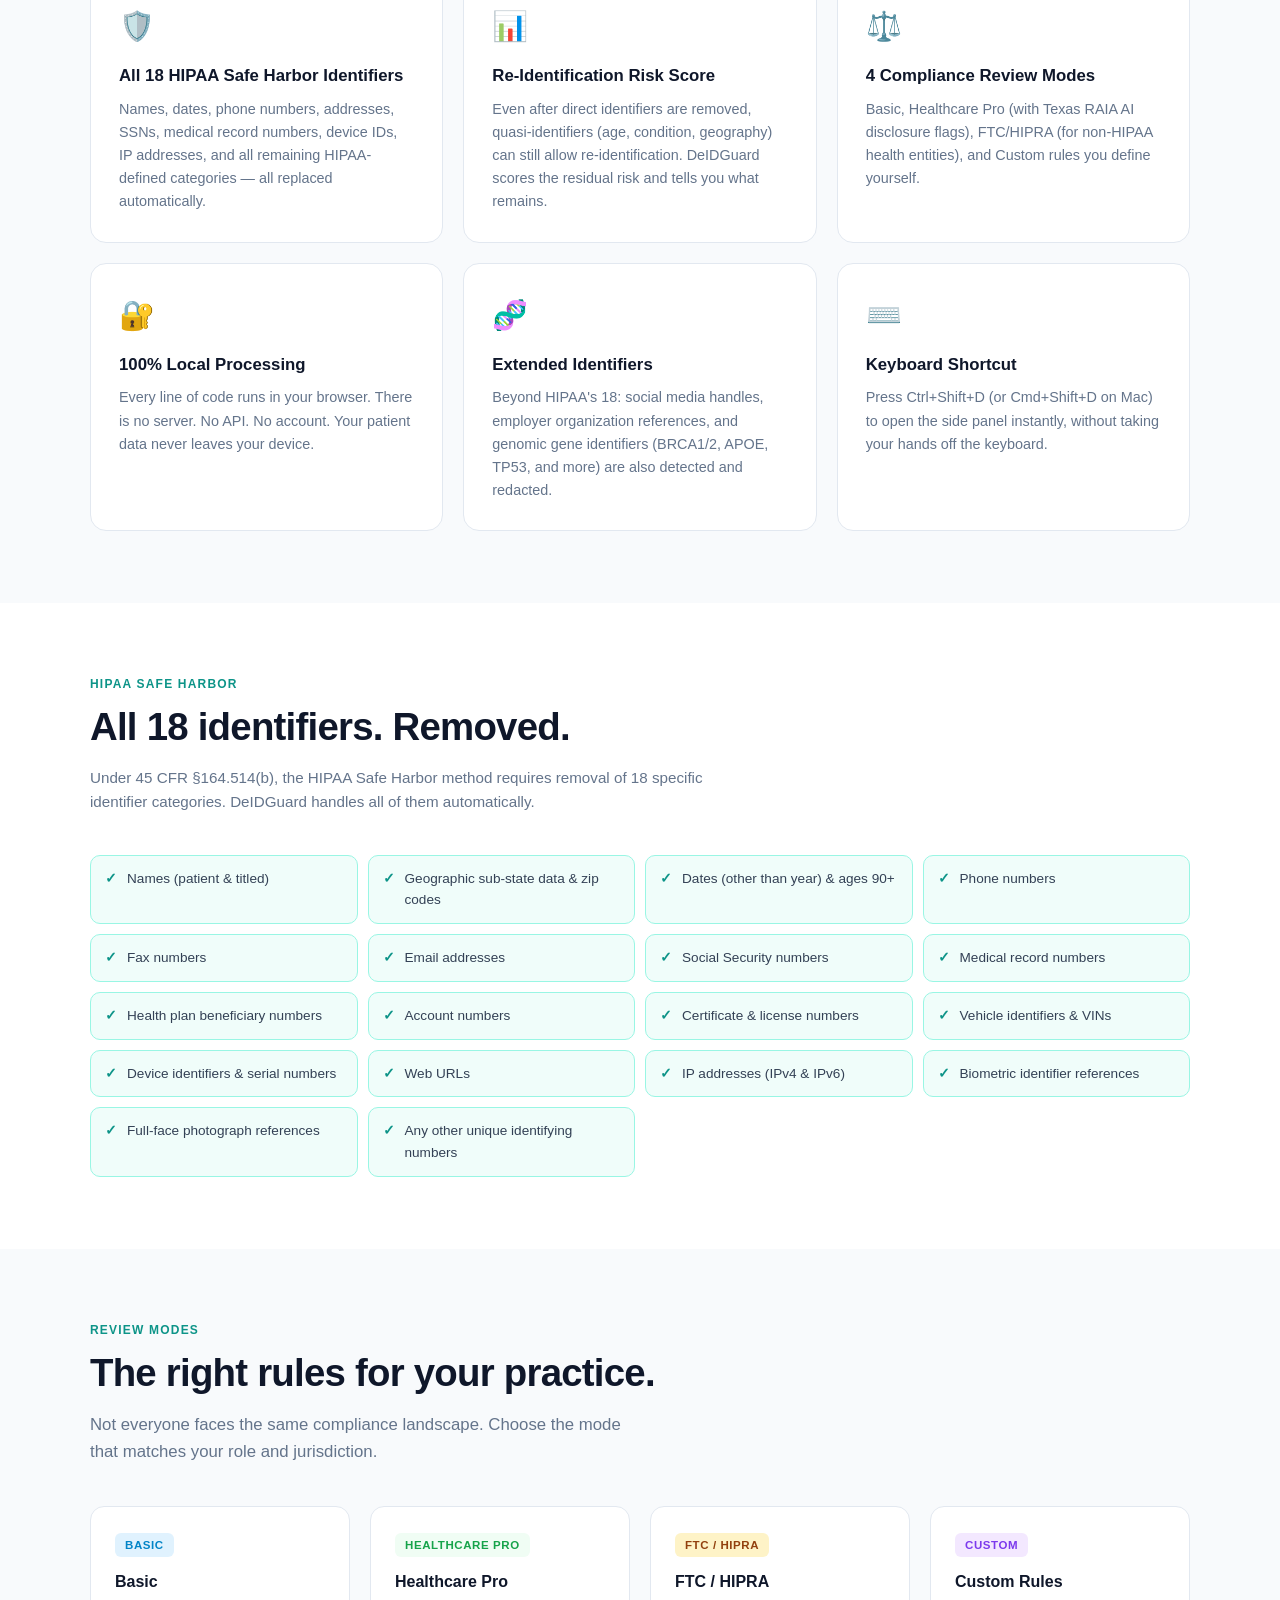
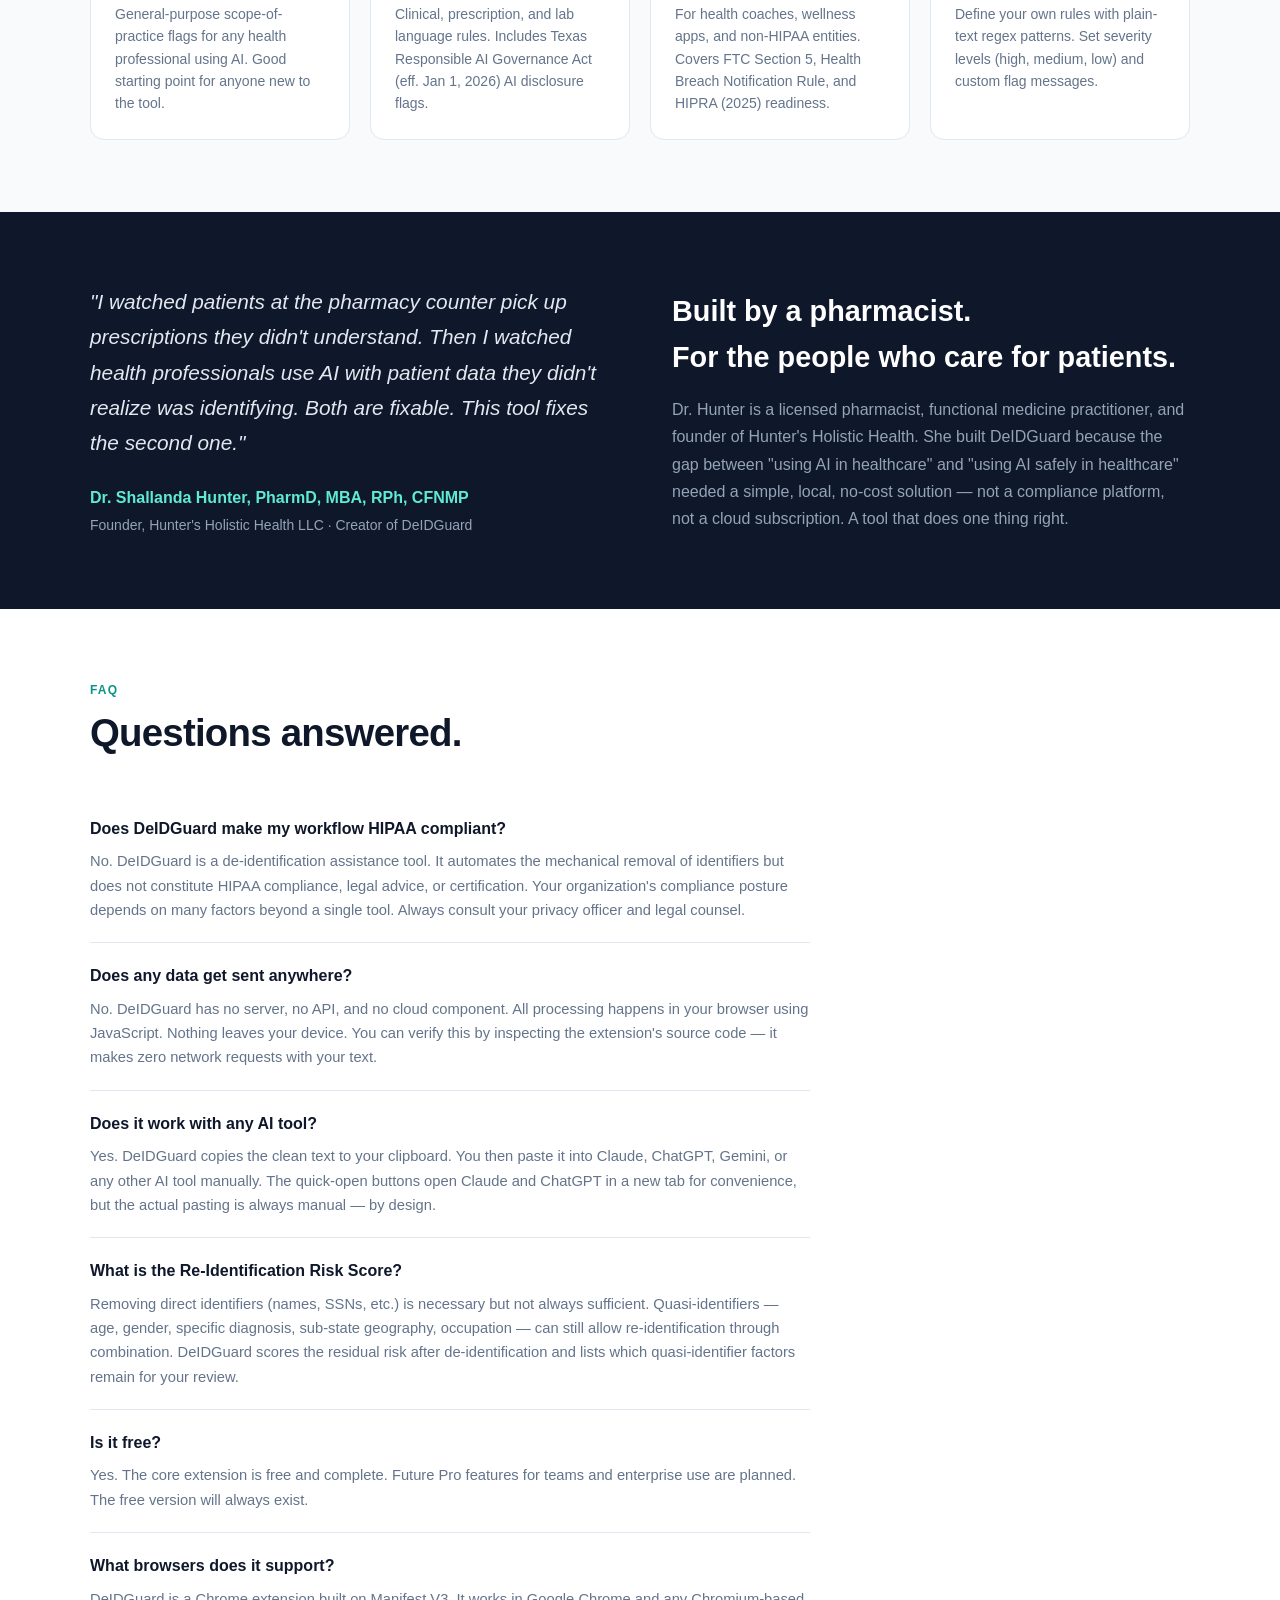
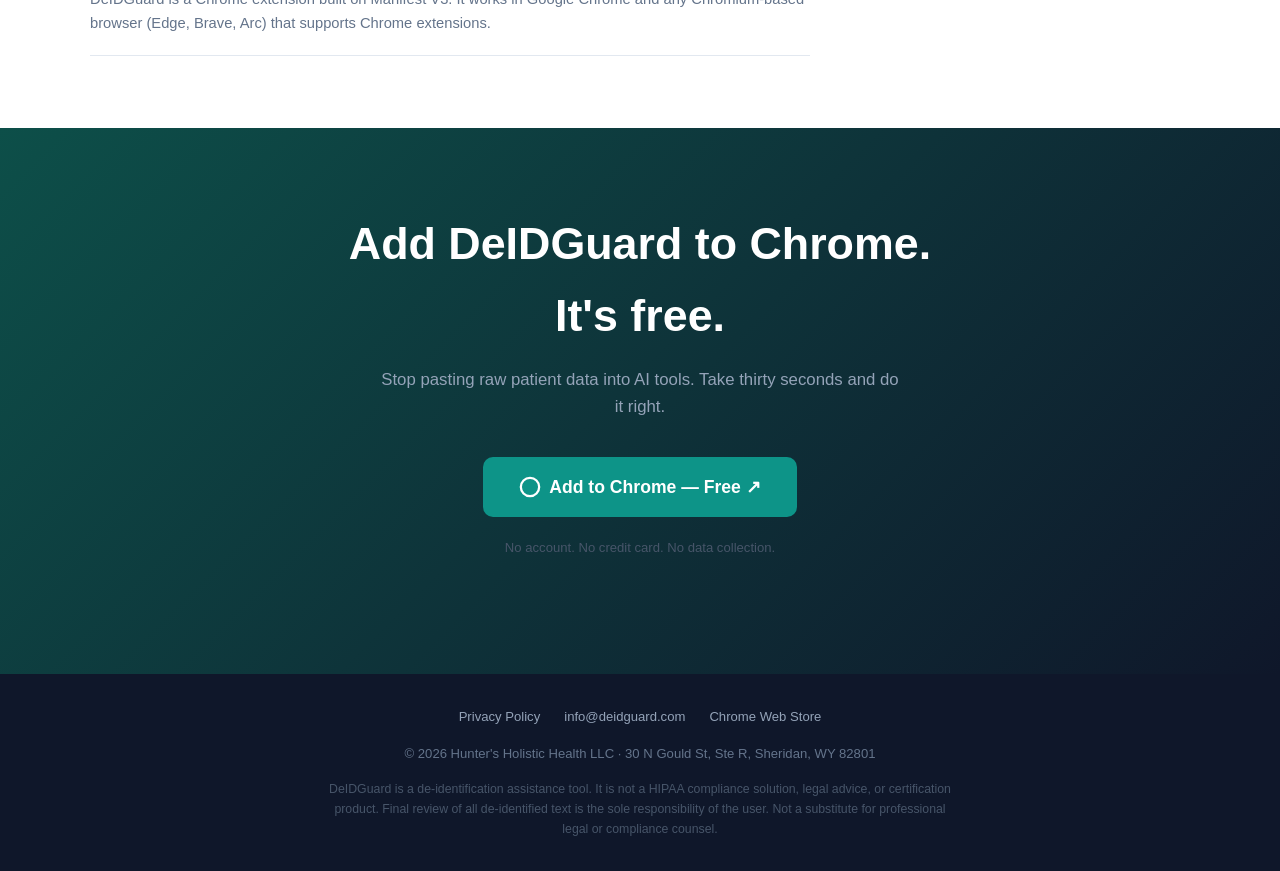
==== commit e3d076a8: "Add files via upload" ====
--- a/index.html
+++ b/index.html
@@ -3,423 +3,516 @@
 <head>
   <meta charset="UTF-8" />
   <meta name="viewport" content="width=device-width, initial-scale=1.0" />
-  <title>DeIDGuard – Privacy Policy</title>
+  <title>DeIDGuard – Private Text De-Identifier for Healthcare Professionals</title>
+  <meta name="description" content="Remove all 18 HIPAA identifiers from patient text before sharing with AI tools. Works entirely in your browser. No cloud. No APIs. No data leaves your device." />
+  <meta property="og:title" content="DeIDGuard – Private Text De-Identifier" />
+  <meta property="og:description" content="De-identify patient text locally before using AI tools. Built for pharmacists, nurses, and health coaches." />
+  <meta property="og:image" content="icons/icon128.png" />
+  <meta name="twitter:card" content="summary" />
+  <link rel="icon" href="icons/icon48.png" type="image/png" />
   <style>
+    *, *::before, *::after { box-sizing: border-box; margin: 0; padding: 0; }
+
     :root {
-      --teal: #0ea5a0;
-      --dark: #1a1d23;
-      --muted: #6b7280;
-      --light: #f0fafa;
-      --border: #d1e9e8;
-      --warn-bg: #fff7ed;
-      --warn-border: #f59e0b;
-    }
-    * { box-sizing: border-box; margin: 0; padding: 0; }
+      --teal:       #0d9488;
+      --teal-light: #14b8a6;
+      --teal-pale:  #f0fdfa;
+      --dark:       #0f172a;
+      --slate:      #334155;
+      --mid:        #64748b;
+      --muted:      #94a3b8;
+      --border:     #e2e8f0;
+      --white:      #ffffff;
+      --amber:      #f59e0b;
+      --red:        #ef4444;
+      --green:      #22c55e;
+    }
+
     body {
-      font-family: -apple-system, BlinkMacSystemFont, 'Segoe UI', Arial, sans-serif;
-      font-size: 15px;
+      font-family: -apple-system, BlinkMacSystemFont, 'Segoe UI', Roboto, Oxygen, sans-serif;
       color: var(--dark);
-      background: #ffffff;
-      line-height: 1.75;
-      padding: 40px 20px;
-    }
-    .container { max-width: 760px; margin: 0 auto; }
-    header {
-      border-bottom: 3px solid var(--teal);
-      padding-bottom: 20px;
-      margin-bottom: 32px;
-    }
-    .logo {
-      font-size: 26px;
-      font-weight: 800;
-      color: var(--teal);
-      letter-spacing: -0.5px;
-    }
-    .logo span { color: var(--dark); }
-    .subtitle {
-      font-size: 13px;
-      color: var(--muted);
-      margin-top: 4px;
-    }
-    h1 {
-      font-size: 22px;
-      font-weight: 700;
-      color: var(--teal);
-      margin: 36px 0 10px;
-      padding-bottom: 4px;
+      background: var(--white);
+      line-height: 1.6;
+    }
+
+    /* ── NAV ── */
+    nav {
+      position: sticky; top: 0; z-index: 100;
+      background: rgba(255,255,255,0.95);
+      backdrop-filter: blur(10px);
       border-bottom: 1px solid var(--border);
-    }
-    h2 {
-      font-size: 16px;
-      font-weight: 700;
-      color: var(--dark);
-      margin: 22px 0 8px;
-    }
-    p { margin-bottom: 14px; }
-    ul, ol { padding-left: 22px; margin-bottom: 14px; }
-    li { margin-bottom: 6px; }
-    a { color: var(--teal); text-decoration: none; }
-    a:hover { text-decoration: underline; }
-    .guarantee-box {
-      background: var(--light);
-      border: 2px solid var(--teal);
-      border-radius: 10px;
-      padding: 20px 24px;
-      margin: 24px 0;
-    }
-    .guarantee-box .headline {
-      font-size: 15px;
-      font-weight: 700;
-      color: var(--teal);
-      margin-bottom: 10px;
-      text-transform: uppercase;
-      letter-spacing: 0.05em;
-    }
-    .guarantee-box p { margin-bottom: 8px; }
-    .warning-box {
-      background: var(--warn-bg);
-      border: 2px solid var(--warn-border);
-      border-radius: 10px;
-      padding: 18px 22px;
-      margin: 20px 0;
-    }
-    .warning-box .headline {
-      font-size: 14px;
-      font-weight: 700;
-      color: #92400e;
-      margin-bottom: 8px;
-    }
-    table {
-      width: 100%;
-      border-collapse: collapse;
-      margin: 16px 0 20px;
-      font-size: 13.5px;
-    }
-    th {
-      background: var(--light);
-      color: var(--dark);
-      font-weight: 700;
-      text-align: left;
-      padding: 10px 12px;
-      border: 1px solid var(--border);
-    }
-    td {
-      padding: 10px 12px;
-      border: 1px solid var(--border);
-      vertical-align: top;
-    }
-    tr:nth-child(even) td { background: #fafffe; }
-    .version-tag {
-      display: inline-block;
-      font-size: 11px;
-      background: var(--teal);
-      color: white;
-      padding: 2px 8px;
-      border-radius: 8px;
-      font-weight: 600;
-      margin-left: 8px;
-      vertical-align: middle;
-    }
+      padding: 14px 24px;
+      display: flex; align-items: center; justify-content: space-between;
+    }
+    .nav-brand {
+      font-size: 1.3rem; font-weight: 800; color: var(--dark); text-decoration: none;
+      display: flex; align-items: center; gap: 8px;
+    }
+    .nav-brand .accent { color: var(--teal); }
+    .nav-links { display: flex; gap: 24px; align-items: center; }
+    .nav-links a { color: var(--slate); text-decoration: none; font-size: 0.9rem; }
+    .nav-links a:hover { color: var(--teal); }
+    .nav-cta {
+      background: var(--teal); color: var(--white) !important;
+      padding: 8px 20px; border-radius: 8px; font-weight: 600;
+      font-size: 0.875rem !important;
+      transition: background 0.2s;
+    }
+    .nav-cta:hover { background: #0f766e !important; color: var(--white) !important; }
+
+    /* ── HERO ── */
+    .hero {
+      background: linear-gradient(135deg, #0f172a 0%, #1e293b 60%, #0d4f49 100%);
+      color: var(--white);
+      padding: 80px 24px 72px;
+      text-align: center;
+    }
+    .hero-badge {
+      display: inline-flex; align-items: center; gap: 6px;
+      background: rgba(13,148,136,0.25); border: 1px solid rgba(13,148,136,0.5);
+      color: #5eead4; border-radius: 20px; padding: 5px 14px;
+      font-size: 0.8rem; font-weight: 600; letter-spacing: 0.05em;
+      margin-bottom: 24px;
+    }
+    .hero h1 {
+      font-size: clamp(2rem, 5vw, 3.4rem);
+      font-weight: 900; line-height: 1.15;
+      margin-bottom: 20px;
+      letter-spacing: -0.02em;
+    }
+    .hero h1 .highlight { color: #5eead4; }
+    .hero-sub {
+      font-size: clamp(1rem, 2.5vw, 1.2rem);
+      color: #94a3b8; max-width: 600px; margin: 0 auto 36px;
+    }
+    .hero-actions { display: flex; gap: 16px; justify-content: center; flex-wrap: wrap; }
+    .btn-primary {
+      display: inline-flex; align-items: center; gap: 8px;
+      background: var(--teal); color: var(--white);
+      padding: 14px 28px; border-radius: 10px;
+      font-weight: 700; font-size: 1rem; text-decoration: none;
+      transition: background 0.2s, transform 0.15s;
+    }
+    .btn-primary:hover { background: #0f766e; transform: translateY(-1px); }
+    .btn-ghost {
+      display: inline-flex; align-items: center; gap: 8px;
+      background: transparent; color: var(--white);
+      border: 1px solid rgba(255,255,255,0.3);
+      padding: 14px 28px; border-radius: 10px;
+      font-weight: 600; font-size: 1rem; text-decoration: none;
+      transition: border-color 0.2s, background 0.2s;
+    }
+    .btn-ghost:hover { border-color: rgba(255,255,255,0.7); background: rgba(255,255,255,0.08); }
+    .hero-trust {
+      margin-top: 36px;
+      display: flex; justify-content: center; gap: 24px; flex-wrap: wrap;
+      color: #64748b; font-size: 0.82rem;
+    }
+    .hero-trust span { display: flex; align-items: center; gap: 5px; }
+
+    /* ── PRIVACY STRIP ── */
+    .privacy-strip {
+      background: var(--teal-pale);
+      border-top: 1px solid #99f6e4; border-bottom: 1px solid #99f6e4;
+      padding: 14px 24px;
+      display: flex; justify-content: center; gap: 32px; flex-wrap: wrap;
+      font-size: 0.85rem; color: #0f766e; font-weight: 600;
+    }
+    .privacy-strip span { display: flex; align-items: center; gap: 6px; }
+
+    /* ── SECTIONS ── */
+    section { padding: 72px 24px; }
+    .container { max-width: 1100px; margin: 0 auto; }
+    .section-label {
+      font-size: 0.75rem; font-weight: 700; letter-spacing: 0.1em;
+      color: var(--teal); text-transform: uppercase; margin-bottom: 10px;
+    }
+    .section-title {
+      font-size: clamp(1.6rem, 3.5vw, 2.4rem);
+      font-weight: 800; line-height: 1.2; color: var(--dark);
+      margin-bottom: 16px; letter-spacing: -0.02em;
+    }
+    .section-sub { font-size: 1.05rem; color: var(--mid); max-width: 560px; }
+
+    /* ── HOW IT WORKS ── */
+    .steps { background: var(--white); }
+    .steps-grid {
+      display: grid; grid-template-columns: repeat(auto-fit, minmax(220px, 1fr));
+      gap: 24px; margin-top: 48px;
+    }
+    .step-card {
+      background: var(--white); border: 1px solid var(--border);
+      border-radius: 16px; padding: 28px 24px;
+      position: relative;
+    }
+    .step-num {
+      width: 36px; height: 36px; border-radius: 50%;
+      background: var(--teal); color: var(--white);
+      display: flex; align-items: center; justify-content: center;
+      font-weight: 800; font-size: 0.95rem; margin-bottom: 16px;
+    }
+    .step-card h3 { font-size: 1rem; font-weight: 700; margin-bottom: 8px; }
+    .step-card p { font-size: 0.9rem; color: var(--mid); }
+
+    /* ── FEATURES ── */
+    .features-section { background: #f8fafc; }
+    .features-grid {
+      display: grid; grid-template-columns: repeat(auto-fit, minmax(300px, 1fr));
+      gap: 20px; margin-top: 48px;
+    }
+    .feature-card {
+      background: var(--white); border: 1px solid var(--border);
+      border-radius: 16px; padding: 28px;
+    }
+    .feature-icon { font-size: 1.8rem; margin-bottom: 14px; }
+    .feature-card h3 { font-size: 1.05rem; font-weight: 700; margin-bottom: 8px; }
+    .feature-card p { font-size: 0.9rem; color: var(--mid); line-height: 1.6; }
+
+    /* ── HIPAA TABLE ── */
+    .hipaa-section { background: var(--white); }
+    .hipaa-intro { max-width: 640px; margin-bottom: 40px; }
+    .hipaa-grid {
+      display: grid; grid-template-columns: repeat(auto-fill, minmax(220px, 1fr));
+      gap: 10px; margin-top: 24px;
+    }
+    .hipaa-item {
+      display: flex; align-items: flex-start; gap: 10px;
+      background: var(--teal-pale); border: 1px solid #99f6e4;
+      border-radius: 10px; padding: 12px 14px;
+      font-size: 0.85rem; color: var(--slate);
+    }
+    .hipaa-item .check { color: var(--teal); font-weight: 700; flex-shrink: 0; }
+
+    /* ── MODES ── */
+    .modes-section { background: #f8fafc; }
+    .modes-grid {
+      display: grid; grid-template-columns: repeat(auto-fit, minmax(240px, 1fr));
+      gap: 20px; margin-top: 40px;
+    }
+    .mode-card {
+      background: var(--white); border: 1px solid var(--border);
+      border-radius: 14px; padding: 24px;
+    }
+    .mode-card .mode-badge {
+      display: inline-block; font-size: 0.72rem; font-weight: 700;
+      letter-spacing: 0.05em; text-transform: uppercase;
+      border-radius: 6px; padding: 3px 10px; margin-bottom: 12px;
+    }
+    .badge-basic    { background: #e0f2fe; color: #0284c7; }
+    .badge-pro      { background: #f0fdf4; color: #16a34a; }
+    .badge-ftc      { background: #fef3c7; color: #92400e; }
+    .badge-custom   { background: #f3e8ff; color: #7c3aed; }
+    .mode-card h3 { font-size: 1rem; font-weight: 700; margin-bottom: 8px; }
+    .mode-card p { font-size: 0.875rem; color: var(--mid); }
+
+    /* ── FOUNDER ── */
+    .founder-section { background: var(--dark); color: var(--white); }
+    .founder-inner {
+      display: grid; grid-template-columns: 1fr 1fr;
+      gap: 64px; align-items: center;
+    }
+    @media (max-width: 720px) { .founder-inner { grid-template-columns: 1fr; } }
+    .founder-quote {
+      font-size: 1.3rem; line-height: 1.7; color: #e2e8f0;
+      font-style: italic; margin-bottom: 24px;
+    }
+    .founder-name { font-weight: 700; color: #5eead4; font-size: 1rem; }
+    .founder-title { color: #94a3b8; font-size: 0.875rem; margin-top: 4px; }
+    .founder-right h2 { font-size: 1.8rem; font-weight: 800; margin-bottom: 16px; }
+    .founder-right p { color: #94a3b8; line-height: 1.7; }
+
+    /* ── FAQ ── */
+    .faq-section { background: var(--white); }
+    .faq-list { margin-top: 40px; max-width: 720px; }
+    .faq-item { border-bottom: 1px solid var(--border); padding: 20px 0; }
+    .faq-q { font-weight: 700; font-size: 1rem; color: var(--dark); margin-bottom: 8px; }
+    .faq-a { font-size: 0.92rem; color: var(--mid); line-height: 1.65; }
+
+    /* ── CTA BOTTOM ── */
+    .cta-bottom {
+      background: linear-gradient(135deg, #0d4f49 0%, #0f172a 100%);
+      color: var(--white); text-align: center; padding: 80px 24px;
+    }
+    .cta-bottom h2 { font-size: clamp(1.8rem, 4vw, 2.8rem); font-weight: 900; margin-bottom: 16px; }
+    .cta-bottom p { color: #94a3b8; font-size: 1.05rem; margin-bottom: 36px; max-width: 520px; margin-left: auto; margin-right: auto; }
+
+    /* ── FOOTER ── */
     footer {
-      margin-top: 48px;
-      padding-top: 20px;
-      border-top: 1px solid var(--border);
-      font-size: 12.5px;
-      color: var(--muted);
+      background: #0f172a; color: #64748b;
+      padding: 32px 24px; text-align: center;
+      font-size: 0.82rem;
+    }
+    footer a { color: #94a3b8; text-decoration: none; }
+    footer a:hover { color: var(--teal); }
+    .footer-links { display: flex; justify-content: center; gap: 24px; flex-wrap: wrap; margin-bottom: 16px; }
+    .footer-disclaimer { color: #475569; font-size: 0.77rem; max-width: 640px; margin: 16px auto 0; line-height: 1.6; }
+
+    /* ── RESPONSIVE ── */
+    @media (max-width: 600px) {
+      .nav-links { display: none; }
+      .privacy-strip { gap: 14px; flex-direction: column; align-items: center; text-align: center; }
     }
   </style>
 </head>
 <body>
-<div class="container">
-
-  <header>
-    <div class="logo">DeID<span>Guard</span></div>
-    <div class="subtitle">Chrome Extension · Hunter's Holistic Health · Sheridan, Wyoming</div>
-  </header>
-
-  <h1>Privacy Policy <span class="version-tag">v1.2.0</span></h1>
-
-  <p><strong>Effective Date:</strong> April 2026<br>
-  <strong>Last Updated:</strong> April 2026<br>
-  <strong>Contact:</strong> <a href="mailto:info@deidguard.com">info@deidguard.com</a></p>
-
-  <div class="guarantee-box">
-    <div class="headline">Privacy Guarantee — Read This First</div>
-    <p><strong>DeIDGuard processes all text locally on your device.</strong></p>
-    <p>No text data is ever transmitted to any server, API, third party, or external service — not even anonymized or aggregated data. This is unconditional and applies to every version of DeIDGuard.</p>
-    <p>There is no account creation. No login. No cloud sync. No analytics. No advertising. No data broker relationships. Nothing leaves your device.</p>
-  </div>
-
-  <!-- ── Section 1 ── -->
-  <h1>1. What DeIDGuard Is</h1>
-
-  <p>DeIDGuard is a Chrome browser extension published by Hunter's Holistic Health LLC, founded by Dr. Shallanda Hunter, PharmD, MBA, RPh, CFNMP, registered in the State of Wyoming.</p>
-
-  <p>DeIDGuard provides two functions:</p>
-  <ul>
-    <li><strong>De-Identification:</strong> Removes sensitive text identifiers from user-selected text before the user shares that text with AI tools or other services. All processing is local. Nothing is transmitted.</li>
-    <li><strong>Compliance Review:</strong> Scans user text for language patterns that may create regulatory, legal, or scope-of-practice risk. This is a pattern-matching assistant only — it does not provide legal advice.</li>
-  </ul>
-
-  <div class="warning-box">
-    <div class="headline">Legal Disclaimer</div>
-    <p>DeIDGuard is a privacy-assistance tool. It is not a legal compliance product. It does not guarantee HIPAA compliance, HIPAA Safe Harbor status under 45 CFR §164.514(b), FTC compliance, or any other regulatory standard. The compliance review feature is a pattern-matching assistant only. It does not constitute regulatory review, legal counsel, or compliance certification. Final review of all text before sharing is the sole responsibility of the user. Consult qualified legal and compliance professionals for your specific obligations.</p>
-  </div>
-
-  <!-- ── Section 2 ── -->
-  <h1>2. What Data DeIDGuard Collects</h1>
-
-  <p><strong>DeIDGuard collects no personal data.</strong></p>
-
-  <table>
-    <tr>
-      <th>Data Type</th>
-      <th>Collected?</th>
-      <th>Where Stored</th>
-      <th>Transmitted?</th>
-    </tr>
-    <tr>
-      <td>Text you select or type into the extension</td>
-      <td>No</td>
-      <td>Processed in memory only; not persisted beyond the session unless you save to history</td>
-      <td>Never</td>
-    </tr>
-    <tr>
-      <td>De-identification history (last 5 entries)</td>
-      <td>Locally only</td>
-      <td>chrome.storage.local on your device</td>
-      <td>Never</td>
-    </tr>
-    <tr>
-      <td>Your settings (review mode, label preference, date granularity)</td>
-      <td>Locally only</td>
-      <td>chrome.storage.local on your device</td>
-      <td>Never</td>
-    </tr>
-    <tr>
-      <td>Custom rules you create</td>
-      <td>Locally only</td>
-      <td>chrome.storage.local on your device</td>
-      <td>Never</td>
-    </tr>
-    <tr>
-      <td>Analytics, usage data, or telemetry</td>
-      <td>No</td>
-      <td>Not collected</td>
-      <td>Never</td>
-    </tr>
-    <tr>
-      <td>Browser history, cookies, or third-party page data</td>
-      <td>No</td>
-      <td>Not accessed</td>
-      <td>Never</td>
-    </tr>
-  </table>
-
-  <!-- ── Section 3 ── -->
-  <h1>3. Permissions Requested and Why</h1>
-
-  <p>DeIDGuard requests four Chrome permissions. Each is required for a specific, minimal function. We do not request host permissions (&lt;all_urls&gt;) or access to your browser history, cookies, or saved passwords.</p>
-
-  <table>
-    <tr>
-      <th>Permission</th>
-      <th>Why It Is Required</th>
-    </tr>
-    <tr>
-      <td><strong>activeTab</strong></td>
-      <td>Required to read the text you have selected on the currently active browser tab when you explicitly click the DeIDGuard icon. The extension only reads text when you trigger it — it never passively monitors, reads, or scans pages in the background.</td>
-    </tr>
-    <tr>
-      <td><strong>scripting</strong></td>
-      <td>Required to execute a minimal inline function (<code>window.getSelection().toString()</code>) that captures the text you have already selected on the page. This is the only script injected. It runs on demand only, when you click the capture button. No page content is scanned passively.</td>
-    </tr>
-    <tr>
-      <td><strong>storage</strong></td>
-      <td>Required to save your settings (review mode, label preference, date granularity), your de-identification history (last 5 entries, capped automatically), and your custom rule packs to <code>chrome.storage.local</code> on your device. No data is saved to <code>chrome.storage.sync</code>. All storage is local-only and remains on your device.</td>
-    </tr>
-    <tr>
-      <td><strong>sidePanel</strong></td>
-      <td>Required to open and display the DeIDGuard interface as a persistent Chrome Side Panel. This provides a superior workflow experience — the panel stays open alongside your active browser tab while you reference cleaned text, run compliance checks, and copy output to AI tools. Without this permission, the extension would open as a popup that closes every time you click elsewhere, interrupting the workflow.</td>
-    </tr>
-  </table>
-
-  <!-- ── Section 4 ── -->
-  <h1>4. What DeIDGuard Does NOT Do</h1>
-
-  <ul>
-    <li>DeIDGuard does not send your text to any server, API, or third-party service.</li>
-    <li>DeIDGuard does not sync data to the cloud via <code>chrome.storage.sync</code>.</li>
-    <li>DeIDGuard does not collect analytics, crash reports, or usage telemetry.</li>
-    <li>DeIDGuard does not display advertisements or receive payment from advertisers.</li>
-    <li>DeIDGuard does not sell, rent, license, or share any user data with any third party.</li>
-    <li>DeIDGuard does not create or require a user account.</li>
-    <li>DeIDGuard does not access your browser history, bookmarks, cookies, or saved passwords.</li>
-    <li>DeIDGuard does not access pages you are not actively viewing.</li>
-    <li>DeIDGuard does not automatically pre-fill or submit any form on your behalf.</li>
-    <li>DeIDGuard does not inject persistent scripts. All script injection is on-demand and minimal.</li>
-    <li>DeIDGuard does not make any network requests of any kind.</li>
-  </ul>
-
-  <!-- ── Section 5 ── -->
-  <h1>5. De-Identification Engine — What It Covers</h1>
-
-  <p>DeIDGuard's de-identification engine (v1.2.0) removes identifiers in the following categories, all processed locally on your device:</p>
-
-  <h2>HIPAA Safe Harbor Categories (45 CFR §164.514(b)) — All 18</h2>
-  <ol>
-    <li>Names (titled/prefixed names and patient/client contexts)</li>
-    <li>Geographic data smaller than state level (street addresses, zip codes)</li>
-    <li>Dates smaller than year; ages 90+ aggregated to "an individual age 90 or over"</li>
-    <li>Phone numbers</li>
-    <li>Fax numbers</li>
-    <li>Email addresses</li>
-    <li>Social Security numbers</li>
-    <li>Medical record numbers</li>
-    <li>Health plan beneficiary numbers</li>
-    <li>Account numbers</li>
-    <li>Certificate and license numbers (including DEA numbers)</li>
-    <li>Vehicle identifiers and serial numbers</li>
-    <li>Device identifiers and serial numbers</li>
-    <li>Web URLs</li>
-    <li>IP addresses (IPv4 and IPv6)</li>
-    <li>Biometric identifier references</li>
-    <li>Full-face photograph references (text-based)</li>
-    <li>National Provider Identifier (NPI) numbers</li>
-  </ol>
-
-  <h2>Extended Categories (v1.2.0) — Beyond the Official 18</h2>
-  <p>Based on 2025-2026 legal and market research identifying emerging re-identification risks not covered by the original 1996 Safe Harbor list:</p>
-  <ul>
-    <li><strong>Social media handles</strong> — @username patterns (HIPAA Journal 2026 guidance)</li>
-    <li><strong>Employer/organization name references</strong> — labeled contexts (e.g., "works at [Hospital Name]")</li>
-    <li><strong>Genomic/genetic identifiers</strong> — gene mutation references (e.g., BRCA1, BRCA2, TP53) that, combined with other quasi-identifiers, become highly re-identifying</li>
-  </ul>
-
-  <h2>Re-Identification Risk Scoring (v1.2.0)</h2>
-  <p>After de-identification, DeIDGuard calculates a re-identification risk score for the cleaned text. This score evaluates quasi-identifier combinations — factors like retained age bracket, gender references, geographic references, condition references, and occupation references — that may enable re-identification even after direct identifiers are removed. The score is displayed as Low, Medium, or High. This is an advisory score only; final review remains the user's responsibility.</p>
-
-  <!-- ── Section 6 ── -->
-  <h1>6. Compliance Review Engine — What It Covers</h1>
-
-  <p>DeIDGuard's compliance review engine (v1.2.0) includes four rule modes:</p>
-
-  <table>
-    <tr>
-      <th>Mode</th>
-      <th>Audience</th>
-      <th>What It Flags</th>
-    </tr>
-    <tr>
-      <td><strong>Basic</strong></td>
-      <td>General health and wellness professionals</td>
-      <td>Diagnostic language, treatment claims, prescribing language, cure claims, patient terminology, residual SSN patterns</td>
-    </tr>
-    <tr>
-      <td><strong>Healthcare Pro</strong></td>
-      <td>Licensed clinicians, pharmacists, functional medicine practitioners</td>
-      <td>All Basic rules, plus: lab interpretation language, clinical qualifier language, HIPAA references, drug interaction claims, medication adjustment language, disease reversal claims, appointment language, guarantee language, Texas RAIA AI disclosure requirements (eff. Jan 1, 2026)</td>
-    </tr>
-    <tr>
-      <td><strong>FTC / HIPRA</strong></td>
-      <td>Health coaches, wellness apps, non-HIPAA entities, non-prescribers</td>
-      <td>FTC Health Breach Notification Rule (2024 expansion) — health data sharing disclosures, unsubstantiated health claims, specific weight loss claims, testimonial disclosure requirements; HIPRA readiness (Health Information Privacy Reform Act, introduced Nov 2025) — personal health data collection, mental health data, reproductive/fertility data; FTC income disclosure rules; Texas RAIA AI disclosure flags</td>
-    </tr>
-    <tr>
-      <td><strong>Custom</strong></td>
-      <td>Any user</td>
-      <td>User-defined pattern rules only</td>
-    </tr>
-  </table>
-
-  <div class="warning-box">
-    <div class="headline">Compliance Review Disclaimer</div>
-    <p>The compliance review feature is a pattern-matching assistant. It does not provide legal advice, compliance certification, or regulatory review. It does not guarantee that text passing the review is legally compliant. Flags are advisory only. Final review and legal determination remain solely the responsibility of the user. Consult a qualified attorney for your specific compliance obligations.</p>
-  </div>
-
-  <!-- ── Section 7 ── -->
-  <h1>7. HIPAA Disclaimer</h1>
-
-  <p>DeIDGuard is not a HIPAA-covered entity. DeIDGuard is not a Business Associate under HIPAA. DeIDGuard does not guarantee HIPAA compliance or HIPAA Safe Harbor status under 45 CFR §164.514(b) for any text processed by the extension.</p>
-
-  <p>The de-identification engine is based on the Safe Harbor identifier categories. Formal Safe Harbor de-identification is a legal and technical standard with specific requirements that go beyond pattern-matching. DeIDGuard assists with de-identification; it does not certify it.</p>
-
-  <p>Healthcare professionals who are HIPAA Covered Entities or Business Associates must consult qualified healthcare legal counsel to determine their obligations before using any tool — including DeIDGuard — in workflows that involve protected health information.</p>
-
-  <!-- ── Section 8 ── -->
-  <h1>8. FTC and State Privacy Law Disclaimer</h1>
-
-  <p>The FTC / HIPRA compliance review mode is a readiness-assistance tool. It is not a substitute for legal review. The Health Information Privacy Reform Act (HIPRA) was introduced in November 2025 and its final provisions, if enacted, may differ from those reflected in this version of DeIDGuard. Users should monitor legislative developments and consult qualified legal counsel.</p>
-
-  <p>State privacy laws applicable to health data — including California, Illinois, Washington, New York, and Texas — vary and may impose obligations beyond those reflected in the DeIDGuard compliance review engine. Consult qualified legal counsel for state-specific obligations.</p>
-
-  <!-- ── Section 9 ── -->
-  <h1>9. Local Storage and Data Retention</h1>
-
-  <p>DeIDGuard stores the following data exclusively in <code>chrome.storage.local</code> on your device:</p>
-  <ul>
-    <li><strong>Settings:</strong> Your review mode, label preference, date granularity, and privacy badge preference. Retained until you change them or uninstall the extension.</li>
-    <li><strong>History:</strong> Your last 5 de-identified text entries (preview, full cleaned text, summary of removed identifiers, timestamp). Automatically capped at 5 entries. You can clear history at any time from the History panel inside the extension.</li>
-    <li><strong>Custom rules:</strong> Any custom compliance review rules you have created. Retained until you delete them or uninstall the extension.</li>
-    <li><strong>Seeded rule packs:</strong> The built-in Basic, Healthcare Pro, FTC/HIPRA, and Custom rule sets, stored locally for offline operation.</li>
-  </ul>
-
-  <p>All stored data is deleted when you uninstall DeIDGuard from Chrome.</p>
-
-  <!-- ── Section 10 ── -->
-  <h1>10. Third Parties</h1>
-
-  <p>DeIDGuard has no relationships with third parties involving user data. Specifically:</p>
-  <ul>
-    <li>No analytics providers (Google Analytics, Mixpanel, Amplitude, etc.)</li>
-    <li>No advertising networks</li>
-    <li>No data brokers</li>
-    <li>No error tracking or crash reporting services (Sentry, Bugsnag, etc.)</li>
-    <li>No remote configuration services</li>
-    <li>No content delivery networks that receive user data</li>
-  </ul>
-
-  <p>The "Open Claude" and "Open ChatGPT" buttons inside DeIDGuard open a new browser tab. They do not send, prefill, or transmit any text to those services. The act of pasting text into an AI tool is performed solely by the user, with full user intent and control.</p>
-
-  <!-- ── Section 11 ── -->
-  <h1>11. Children's Privacy</h1>
-
-  <p>DeIDGuard is not directed at children under the age of 13. No data is collected from any user, including children. The extension does not knowingly collect personal information from children.</p>
-
-  <!-- ── Section 12 ── -->
-  <h1>12. Changes to This Privacy Policy</h1>
-
-  <p>We may update this privacy policy to reflect changes to the extension's features, applicable law, or best practices. When we update this policy:</p>
-  <ul>
-    <li>The "Last Updated" date at the top of this policy will be revised.</li>
-    <li>The version number in the extension manifest will be incremented.</li>
-    <li>Material changes will be noted in the Chrome Web Store release notes for the updated version.</li>
-  </ul>
-
-  <p>Continued use of DeIDGuard after an update constitutes acceptance of the revised policy. If you disagree with any update, you may uninstall the extension at any time from Chrome's extension manager (<code>chrome://extensions</code>).</p>
-
-  <!-- ── Section 13 ── -->
-  <h1>13. Contact</h1>
-
-  <p>For any questions, concerns, or privacy-related requests regarding DeIDGuard:</p>
-
-  <p>
-    <strong>Email:</strong> <a href="mailto:info@deidguard.com">info@deidguard.com</a><br>
-    <strong>Publisher:</strong> Hunter's Holistic Health<br>
-    <strong>Founder:</strong> Dr. Shallanda Hunter, PharmD, MBA, RPh, CFNMP<br>
-    <strong>Mailing Address:</strong> Hunter's Holistic Health LLC, 30 N Gould St, Ste R, Sheridan, WY 82801, USA<br>
-    <strong>Chrome Web Store Support:</strong> Use the support form on the DeIDGuard Chrome Web Store listing page.
+
+<!-- ═══ NAV ═══ -->
+<nav>
+  <a href="#" class="nav-brand">🛡️ DeID<span class="accent">Guard</span></a>
+  <div class="nav-links">
+    <a href="#how-it-works">How It Works</a>
+    <a href="#features">Features</a>
+    <a href="#modes">Review Modes</a>
+    <a href="#faq">FAQ</a>
+    <a href="https://chromewebstore.google.com" target="_blank" class="nav-cta">Add to Chrome — Free</a>
+  </div>
+</nav>
+
+<!-- ═══ HERO ═══ -->
+<section class="hero">
+  <div class="container">
+    <div class="hero-badge">🔒 100% Local Processing · Zero Data Transmitted</div>
+    <h1>De-identify patient text<br><span class="highlight">before it reaches AI.</span></h1>
+    <p class="hero-sub">
+      DeIDGuard removes all 18 HIPAA-defined identifiers from clinical notes and messages — right in your browser, before you paste into any AI tool.
+    </p>
+    <div class="hero-actions">
+      <a href="https://chromewebstore.google.com" target="_blank" class="btn-primary">
+        <svg width="20" height="20" viewBox="0 0 24 24" fill="none" stroke="currentColor" stroke-width="2.5"><path d="M12 2C6.48 2 2 6.48 2 12s4.48 10 10 10 10-4.48 10-10S17.52 2 12 2z"/><path d="M8.56 2.75c4.37 6.03 6.02 9.42 8.03 17.72m2.54-15.38c-3.72 4.35-8.94 5.66-16.88 5.85m19.5 1.9c-3.5-.93-6.63-.82-8.94 0-2.58.92-5.01 2.86-7.44 6.32"/></svg>
+        Add to Chrome — Free
+      </a>
+      <a href="#how-it-works" class="btn-ghost">See How It Works ↓</a>
+    </div>
+    <div class="hero-trust">
+      <span>✓ No account required</span>
+      <span>✓ No cloud sync</span>
+      <span>✓ No external APIs</span>
+      <span>✓ HIPAA Safe Harbor aligned</span>
+    </div>
+  </div>
+</section>
+
+<!-- ═══ PRIVACY STRIP ═══ -->
+<div class="privacy-strip">
+  <span>🔒 Processed locally in your browser</span>
+  <span>☁️ No cloud sync — ever</span>
+  <span>🚫 No external API calls</span>
+  <span>📵 No data leaves your device</span>
+</div>
+
+<!-- ═══ HOW IT WORKS ═══ -->
+<section class="steps" id="how-it-works">
+  <div class="container">
+    <p class="section-label">How It Works</p>
+    <h2 class="section-title">Four steps. Thirty seconds.</h2>
+    <p class="section-sub">Select any text on any webpage, de-identify it locally, check for compliance flags, then copy the clean version for AI.</p>
+    <div class="steps-grid">
+      <div class="step-card">
+        <div class="step-num">1</div>
+        <h3>Highlight Text</h3>
+        <p>Select any patient note, message, or clinical text on any webpage. No copying needed.</p>
+      </div>
+      <div class="step-card">
+        <div class="step-num">2</div>
+        <h3>De-Identify</h3>
+        <p>Click "De-Identify Text." All 18 HIPAA identifiers are replaced with safe placeholders — locally, instantly.</p>
+      </div>
+      <div class="step-card">
+        <div class="step-num">3</div>
+        <h3>Run Rule Check</h3>
+        <p>Optional compliance scan flags scope-of-practice issues, cure claims, Texas RAIA AI disclosures, and FTC/HIPRA concerns.</p>
+      </div>
+      <div class="step-card">
+        <div class="step-num">4</div>
+        <h3>Copy &amp; Use</h3>
+        <p>Copy the clean text to clipboard and paste into Claude, ChatGPT, or any AI tool. Or click the quick-open buttons.</p>
+      </div>
+    </div>
+  </div>
+</section>
+
+<!-- ═══ FEATURES ═══ -->
+<section class="features-section" id="features">
+  <div class="container">
+    <p class="section-label">Features</p>
+    <h2 class="section-title">Built for real clinical workflows.</h2>
+    <p class="section-sub">Not a toy. Not a general-purpose tool. Purpose-built for pharmacists, nurses, health coaches, and allied health professionals.</p>
+    <div class="features-grid">
+      <div class="feature-card">
+        <div class="feature-icon">🛡️</div>
+        <h3>All 18 HIPAA Safe Harbor Identifiers</h3>
+        <p>Names, dates, phone numbers, addresses, SSNs, medical record numbers, device IDs, IP addresses, and all remaining HIPAA-defined categories — all replaced automatically.</p>
+      </div>
+      <div class="feature-card">
+        <div class="feature-icon">📊</div>
+        <h3>Re-Identification Risk Score</h3>
+        <p>Even after direct identifiers are removed, quasi-identifiers (age, condition, geography) can still allow re-identification. DeIDGuard scores the residual risk and tells you what remains.</p>
+      </div>
+      <div class="feature-card">
+        <div class="feature-icon">⚖️</div>
+        <h3>4 Compliance Review Modes</h3>
+        <p>Basic, Healthcare Pro (with Texas RAIA AI disclosure flags), FTC/HIPRA (for non-HIPAA health entities), and Custom rules you define yourself.</p>
+      </div>
+      <div class="feature-card">
+        <div class="feature-icon">🔐</div>
+        <h3>100% Local Processing</h3>
+        <p>Every line of code runs in your browser. There is no server. No API. No account. Your patient data never leaves your device.</p>
+      </div>
+      <div class="feature-card">
+        <div class="feature-icon">🧬</div>
+        <h3>Extended Identifiers</h3>
+        <p>Beyond HIPAA's 18: social media handles, employer organization references, and genomic gene identifiers (BRCA1/2, APOE, TP53, and more) are also detected and redacted.</p>
+      </div>
+      <div class="feature-card">
+        <div class="feature-icon">⌨️</div>
+        <h3>Keyboard Shortcut</h3>
+        <p>Press Ctrl+Shift+D (or Cmd+Shift+D on Mac) to open the side panel instantly, without taking your hands off the keyboard.</p>
+      </div>
+    </div>
+  </div>
+</section>
+
+<!-- ═══ HIPAA 18 ═══ -->
+<section class="hipaa-section" id="hipaa">
+  <div class="container">
+    <p class="section-label">HIPAA Safe Harbor</p>
+    <h2 class="section-title">All 18 identifiers. Removed.</h2>
+    <div class="hipaa-intro">
+      <p style="color: var(--mid); font-size: 0.95rem;">Under 45 CFR §164.514(b), the HIPAA Safe Harbor method requires removal of 18 specific identifier categories. DeIDGuard handles all of them automatically.</p>
+    </div>
+    <div class="hipaa-grid">
+      <div class="hipaa-item"><span class="check">✓</span> Names (patient &amp; titled)</div>
+      <div class="hipaa-item"><span class="check">✓</span> Geographic sub-state data &amp; zip codes</div>
+      <div class="hipaa-item"><span class="check">✓</span> Dates (other than year) &amp; ages 90+</div>
+      <div class="hipaa-item"><span class="check">✓</span> Phone numbers</div>
+      <div class="hipaa-item"><span class="check">✓</span> Fax numbers</div>
+      <div class="hipaa-item"><span class="check">✓</span> Email addresses</div>
+      <div class="hipaa-item"><span class="check">✓</span> Social Security numbers</div>
+      <div class="hipaa-item"><span class="check">✓</span> Medical record numbers</div>
+      <div class="hipaa-item"><span class="check">✓</span> Health plan beneficiary numbers</div>
+      <div class="hipaa-item"><span class="check">✓</span> Account numbers</div>
+      <div class="hipaa-item"><span class="check">✓</span> Certificate &amp; license numbers</div>
+      <div class="hipaa-item"><span class="check">✓</span> Vehicle identifiers &amp; VINs</div>
+      <div class="hipaa-item"><span class="check">✓</span> Device identifiers &amp; serial numbers</div>
+      <div class="hipaa-item"><span class="check">✓</span> Web URLs</div>
+      <div class="hipaa-item"><span class="check">✓</span> IP addresses (IPv4 &amp; IPv6)</div>
+      <div class="hipaa-item"><span class="check">✓</span> Biometric identifier references</div>
+      <div class="hipaa-item"><span class="check">✓</span> Full-face photograph references</div>
+      <div class="hipaa-item"><span class="check">✓</span> Any other unique identifying numbers</div>
+    </div>
+  </div>
+</section>
+
+<!-- ═══ MODES ═══ -->
+<section class="modes-section" id="modes">
+  <div class="container">
+    <p class="section-label">Review Modes</p>
+    <h2 class="section-title">The right rules for your practice.</h2>
+    <p class="section-sub">Not everyone faces the same compliance landscape. Choose the mode that matches your role and jurisdiction.</p>
+    <div class="modes-grid">
+      <div class="mode-card">
+        <div class="mode-badge badge-basic">Basic</div>
+        <h3>Basic</h3>
+        <p>General-purpose scope-of-practice flags for any health professional using AI. Good starting point for anyone new to the tool.</p>
+      </div>
+      <div class="mode-card">
+        <div class="mode-badge badge-pro">Healthcare Pro</div>
+        <h3>Healthcare Pro</h3>
+        <p>Clinical, prescription, and lab language rules. Includes Texas Responsible AI Governance Act (eff. Jan 1, 2026) AI disclosure flags.</p>
+      </div>
+      <div class="mode-card">
+        <div class="mode-badge badge-ftc">FTC / HIPRA</div>
+        <h3>FTC / HIPRA</h3>
+        <p>For health coaches, wellness apps, and non-HIPAA entities. Covers FTC Section 5, Health Breach Notification Rule, and HIPRA (2025) readiness.</p>
+      </div>
+      <div class="mode-card">
+        <div class="mode-badge badge-custom">Custom</div>
+        <h3>Custom Rules</h3>
+        <p>Define your own rules with plain-text regex patterns. Set severity levels (high, medium, low) and custom flag messages.</p>
+      </div>
+    </div>
+  </div>
+</section>
+
+<!-- ═══ FOUNDER ═══ -->
+<section class="founder-section">
+  <div class="container">
+    <div class="founder-inner">
+      <div>
+        <p class="founder-quote">"I watched patients at the pharmacy counter pick up prescriptions they didn't understand. Then I watched health professionals use AI with patient data they didn't realize was identifying. Both are fixable. This tool fixes the second one."</p>
+        <p class="founder-name">Dr. Shallanda Hunter, PharmD, MBA, RPh, CFNMP</p>
+        <p class="founder-title">Founder, Hunter's Holistic Health LLC · Creator of DeIDGuard</p>
+      </div>
+      <div class="founder-right">
+        <h2>Built by a pharmacist.<br>For the people who care for patients.</h2>
+        <p style="margin-top: 16px;">Dr. Hunter is a licensed pharmacist, functional medicine practitioner, and founder of Hunter's Holistic Health. She built DeIDGuard because the gap between "using AI in healthcare" and "using AI safely in healthcare" needed a simple, local, no-cost solution — not a compliance platform, not a cloud subscription. A tool that does one thing right.</p>
+      </div>
+    </div>
+  </div>
+</section>
+
+<!-- ═══ FAQ ═══ -->
+<section class="faq-section" id="faq">
+  <div class="container">
+    <p class="section-label">FAQ</p>
+    <h2 class="section-title">Questions answered.</h2>
+    <div class="faq-list">
+      <div class="faq-item">
+        <p class="faq-q">Does DeIDGuard make my workflow HIPAA compliant?</p>
+        <p class="faq-a">No. DeIDGuard is a de-identification assistance tool. It automates the mechanical removal of identifiers but does not constitute HIPAA compliance, legal advice, or certification. Your organization's compliance posture depends on many factors beyond a single tool. Always consult your privacy officer and legal counsel.</p>
+      </div>
+      <div class="faq-item">
+        <p class="faq-q">Does any data get sent anywhere?</p>
+        <p class="faq-a">No. DeIDGuard has no server, no API, and no cloud component. All processing happens in your browser using JavaScript. Nothing leaves your device. You can verify this by inspecting the extension's source code — it makes zero network requests with your text.</p>
+      </div>
+      <div class="faq-item">
+        <p class="faq-q">Does it work with any AI tool?</p>
+        <p class="faq-a">Yes. DeIDGuard copies the clean text to your clipboard. You then paste it into Claude, ChatGPT, Gemini, or any other AI tool manually. The quick-open buttons open Claude and ChatGPT in a new tab for convenience, but the actual pasting is always manual — by design.</p>
+      </div>
+      <div class="faq-item">
+        <p class="faq-q">What is the Re-Identification Risk Score?</p>
+        <p class="faq-a">Removing direct identifiers (names, SSNs, etc.) is necessary but not always sufficient. Quasi-identifiers — age, gender, specific diagnosis, sub-state geography, occupation — can still allow re-identification through combination. DeIDGuard scores the residual risk after de-identification and lists which quasi-identifier factors remain for your review.</p>
+      </div>
+      <div class="faq-item">
+        <p class="faq-q">Is it free?</p>
+        <p class="faq-a">Yes. The core extension is free and complete. Future Pro features for teams and enterprise use are planned. The free version will always exist.</p>
+      </div>
+      <div class="faq-item">
+        <p class="faq-q">What browsers does it support?</p>
+        <p class="faq-a">DeIDGuard is a Chrome extension built on Manifest V3. It works in Google Chrome and any Chromium-based browser (Edge, Brave, Arc) that supports Chrome extensions.</p>
+      </div>
+    </div>
+  </div>
+</section>
+
+<!-- ═══ CTA BOTTOM ═══ -->
+<section class="cta-bottom">
+  <div class="container">
+    <h2>Add DeIDGuard to Chrome.<br>It's free.</h2>
+    <p>Stop pasting raw patient data into AI tools. Take thirty seconds and do it right.</p>
+    <a href="https://chromewebstore.google.com" target="_blank" class="btn-primary" style="font-size: 1.1rem; padding: 16px 36px;">
+      <svg width="22" height="22" viewBox="0 0 24 24" fill="none" stroke="currentColor" stroke-width="2.5"><path d="M12 2C6.48 2 2 6.48 2 12s4.48 10 10 10 10-4.48 10-10S17.52 2 12 2z"/></svg>
+      Add to Chrome — Free ↗
+    </a>
+    <p style="margin-top: 20px; font-size: 0.82rem; color: #475569;">
+      No account. No credit card. No data collection.
+    </p>
+  </div>
+</section>
+
+<!-- ═══ FOOTER ═══ -->
+<footer>
+  <div class="footer-links">
+    <a href="privacy_policy.html">Privacy Policy</a>
+    <a href="mailto:info@deidguard.com">info@deidguard.com</a>
+    <a href="https://chromewebstore.google.com" target="_blank">Chrome Web Store</a>
+  </div>
+  <p>© 2026 Hunter's Holistic Health LLC · 30 N Gould St, Ste R, Sheridan, WY 82801</p>
+  <p class="footer-disclaimer">
+    DeIDGuard is a de-identification assistance tool. It is not a HIPAA compliance solution, legal advice, or certification product.
+    Final review of all de-identified text is the sole responsibility of the user. Not a substitute for professional legal or compliance counsel.
   </p>
-
-  <p>We respond to all privacy inquiries personally. We do not use automated responses for privacy requests.</p>
-
-  <!-- ── Footer ── -->
-  <footer>
-    <p>DeIDGuard Privacy Policy · Version 1.2.0 · Effective April 2026</p>
-    <p>Hunter's Holistic Health LLC · 30 N Gould St, Ste R, Sheridan, WY 82801 · <a href="mailto:info@deidguard.com">info@deidguard.com</a></p>
-    <p style="margin-top:10px; font-style:italic;">DeIDGuard is a privacy-assistance tool. It is not a legal compliance product. This privacy policy does not constitute legal advice.</p>
-  </footer>
-
-</div>
+</footer>
+
 </body>
 </html>
